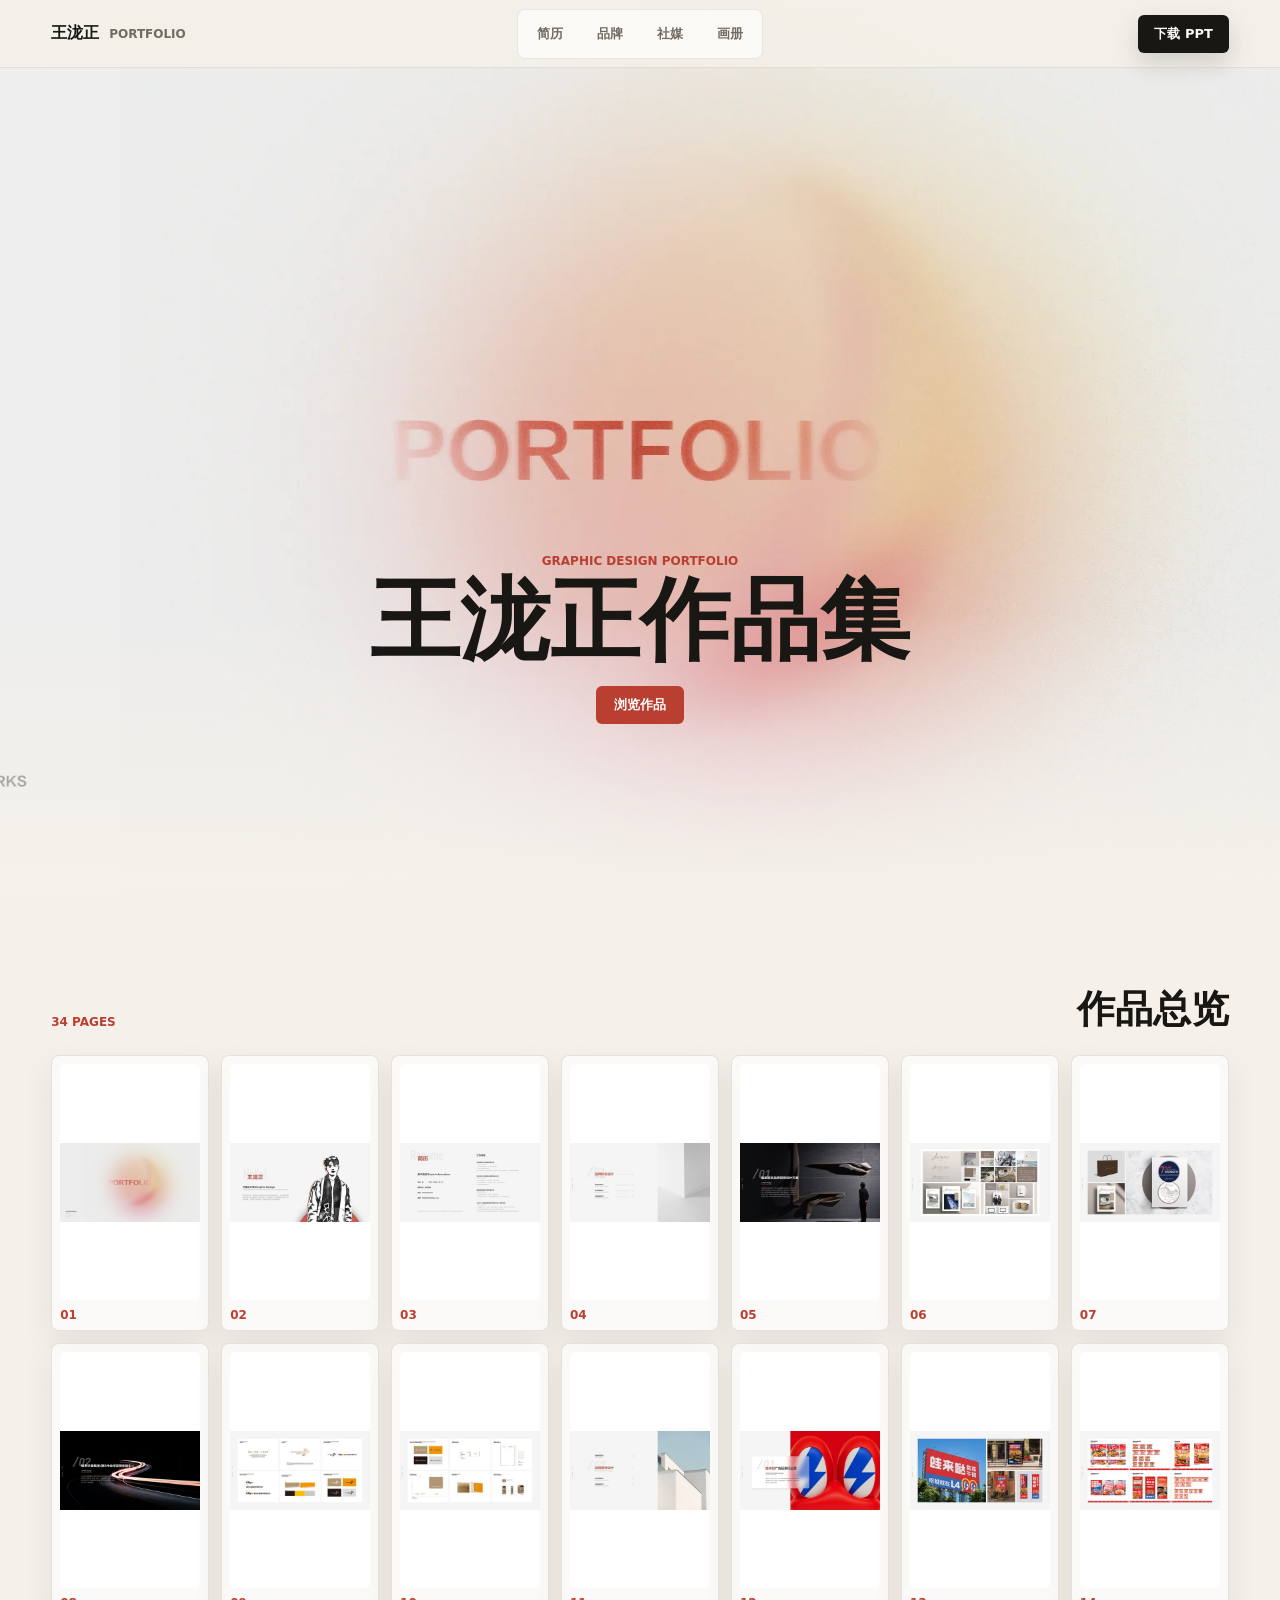
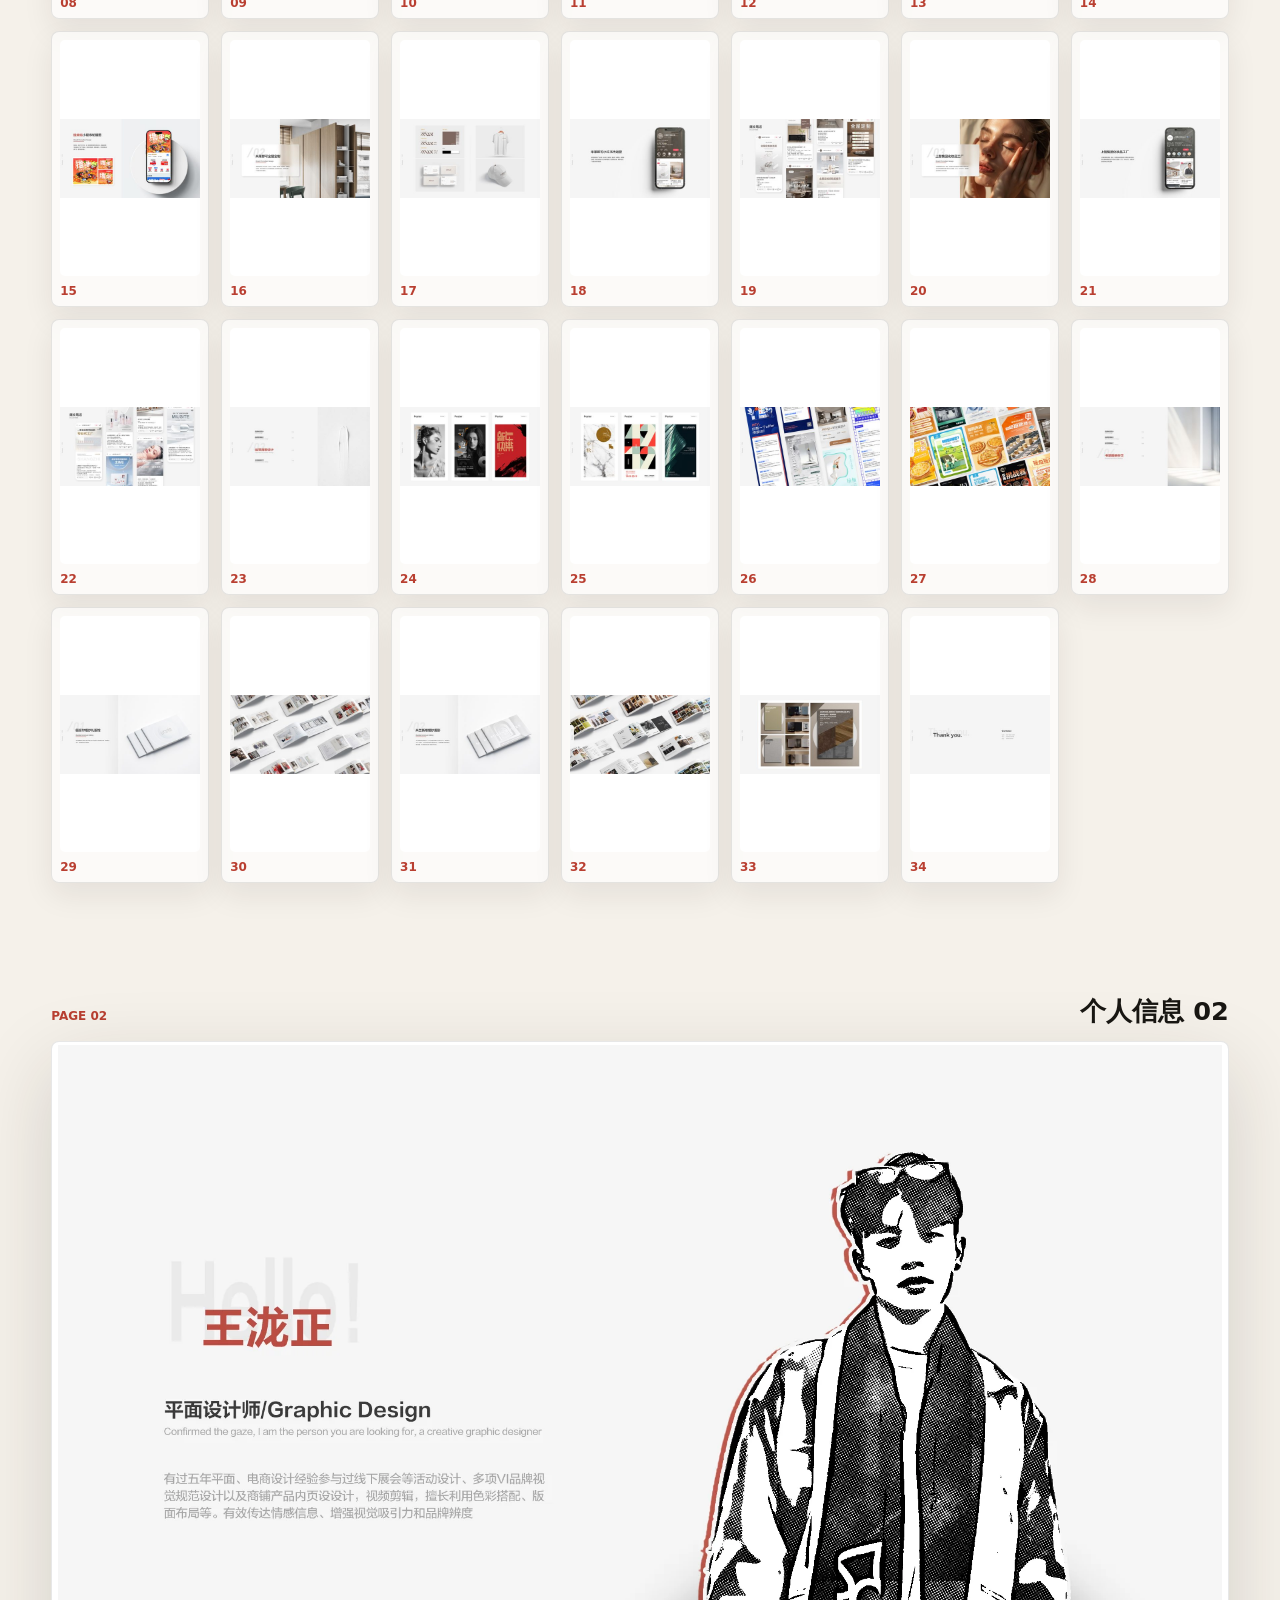
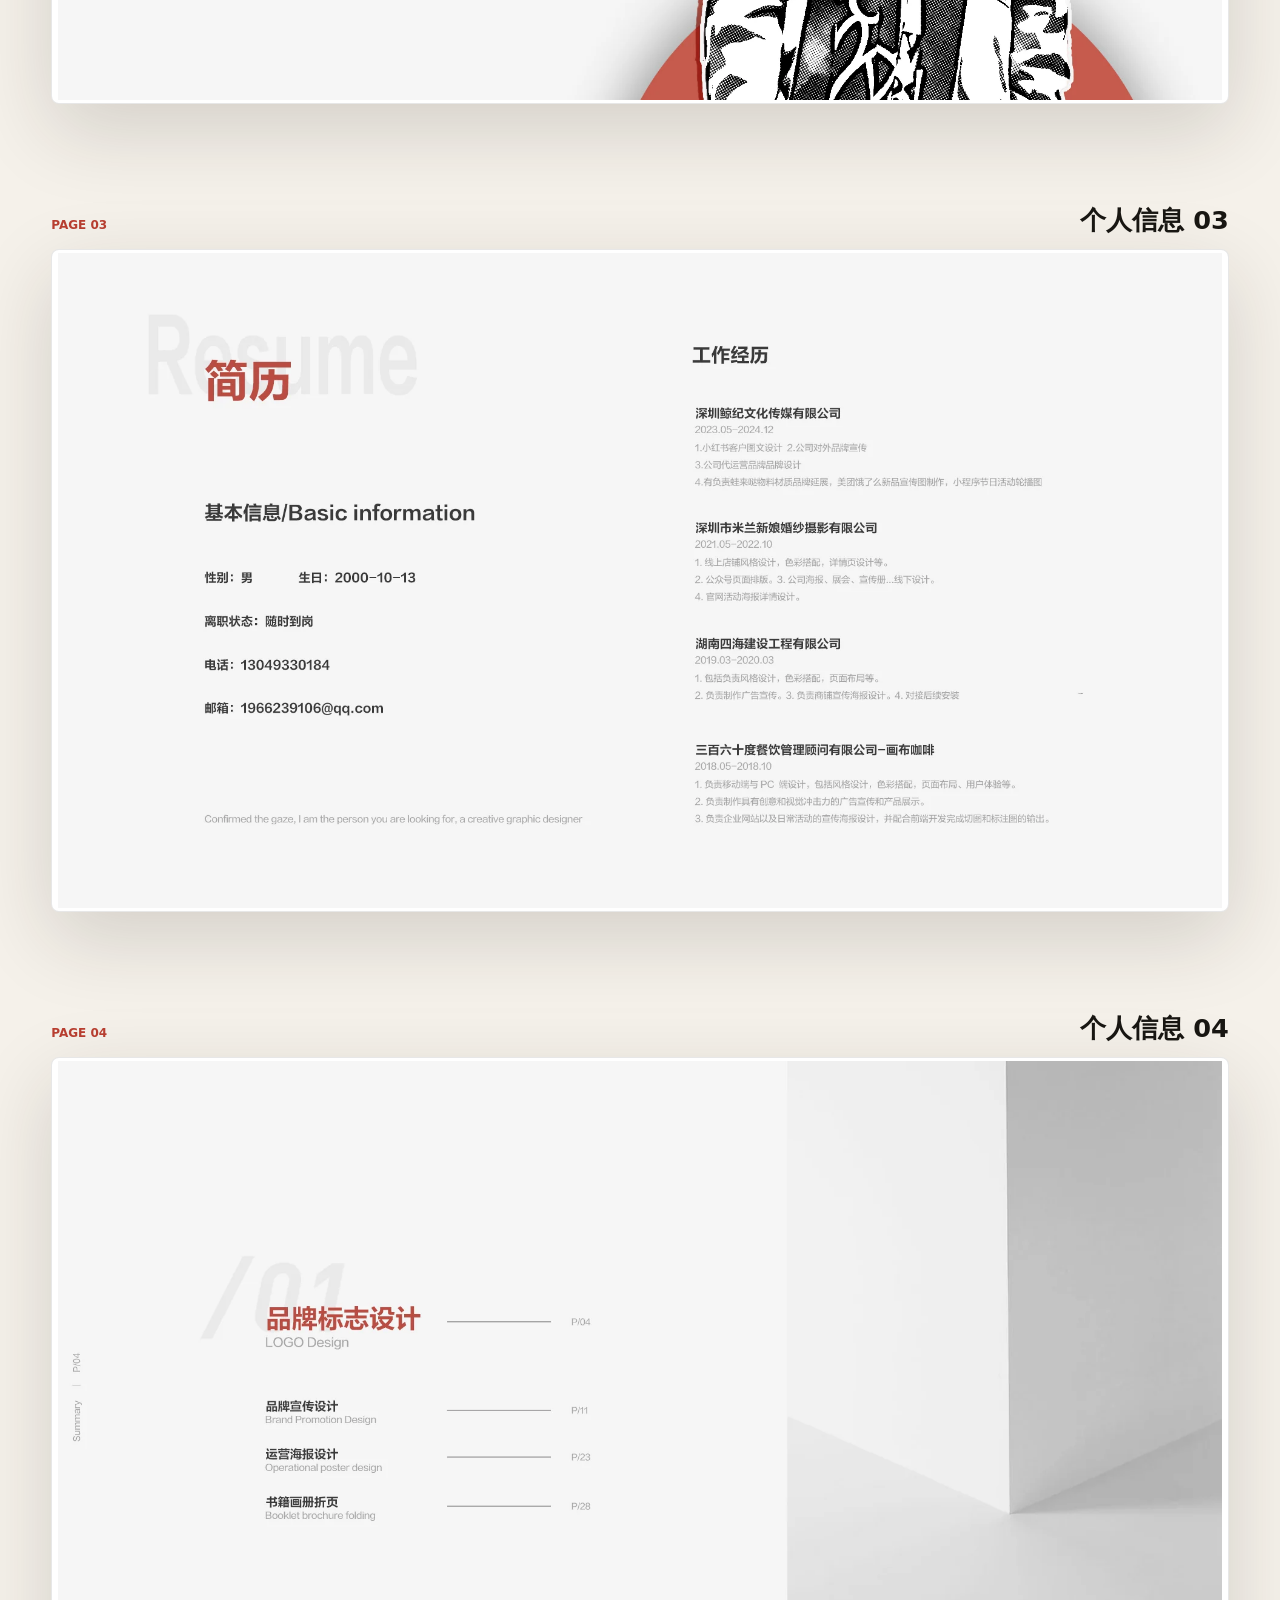
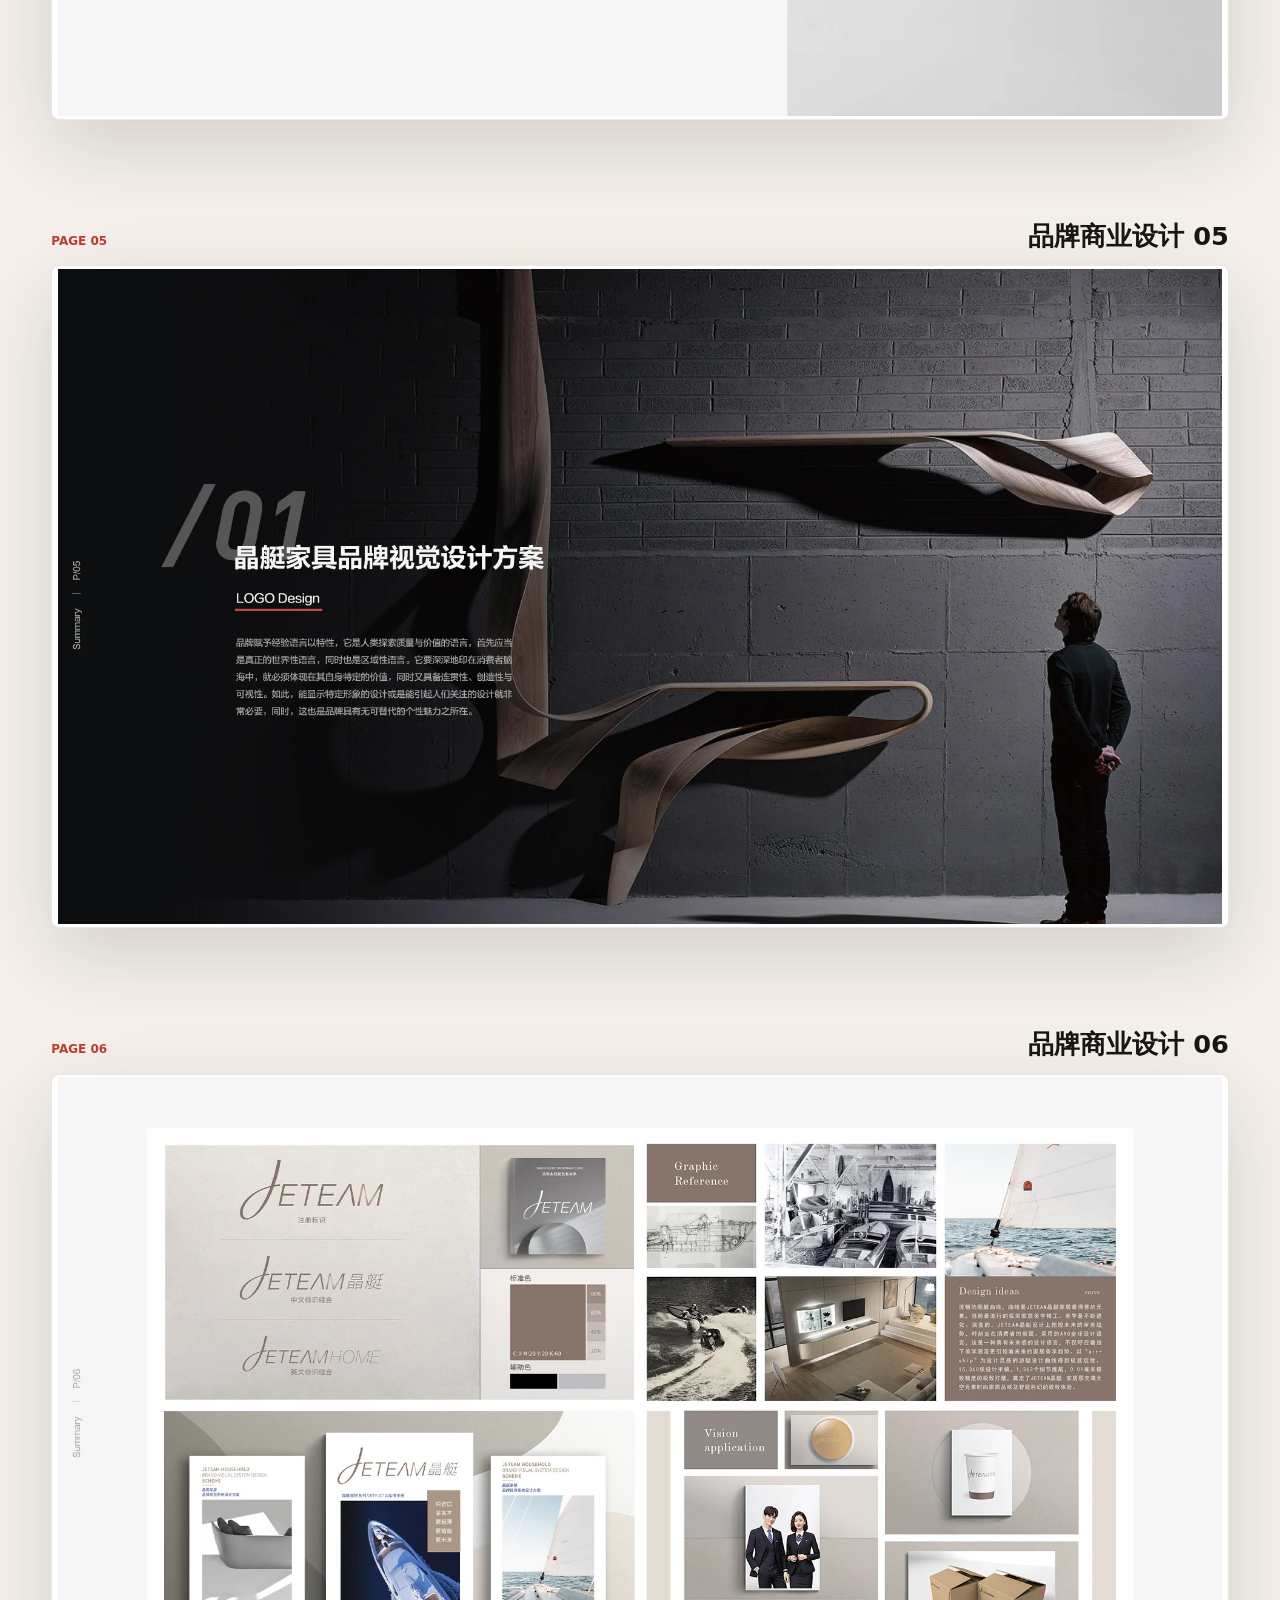
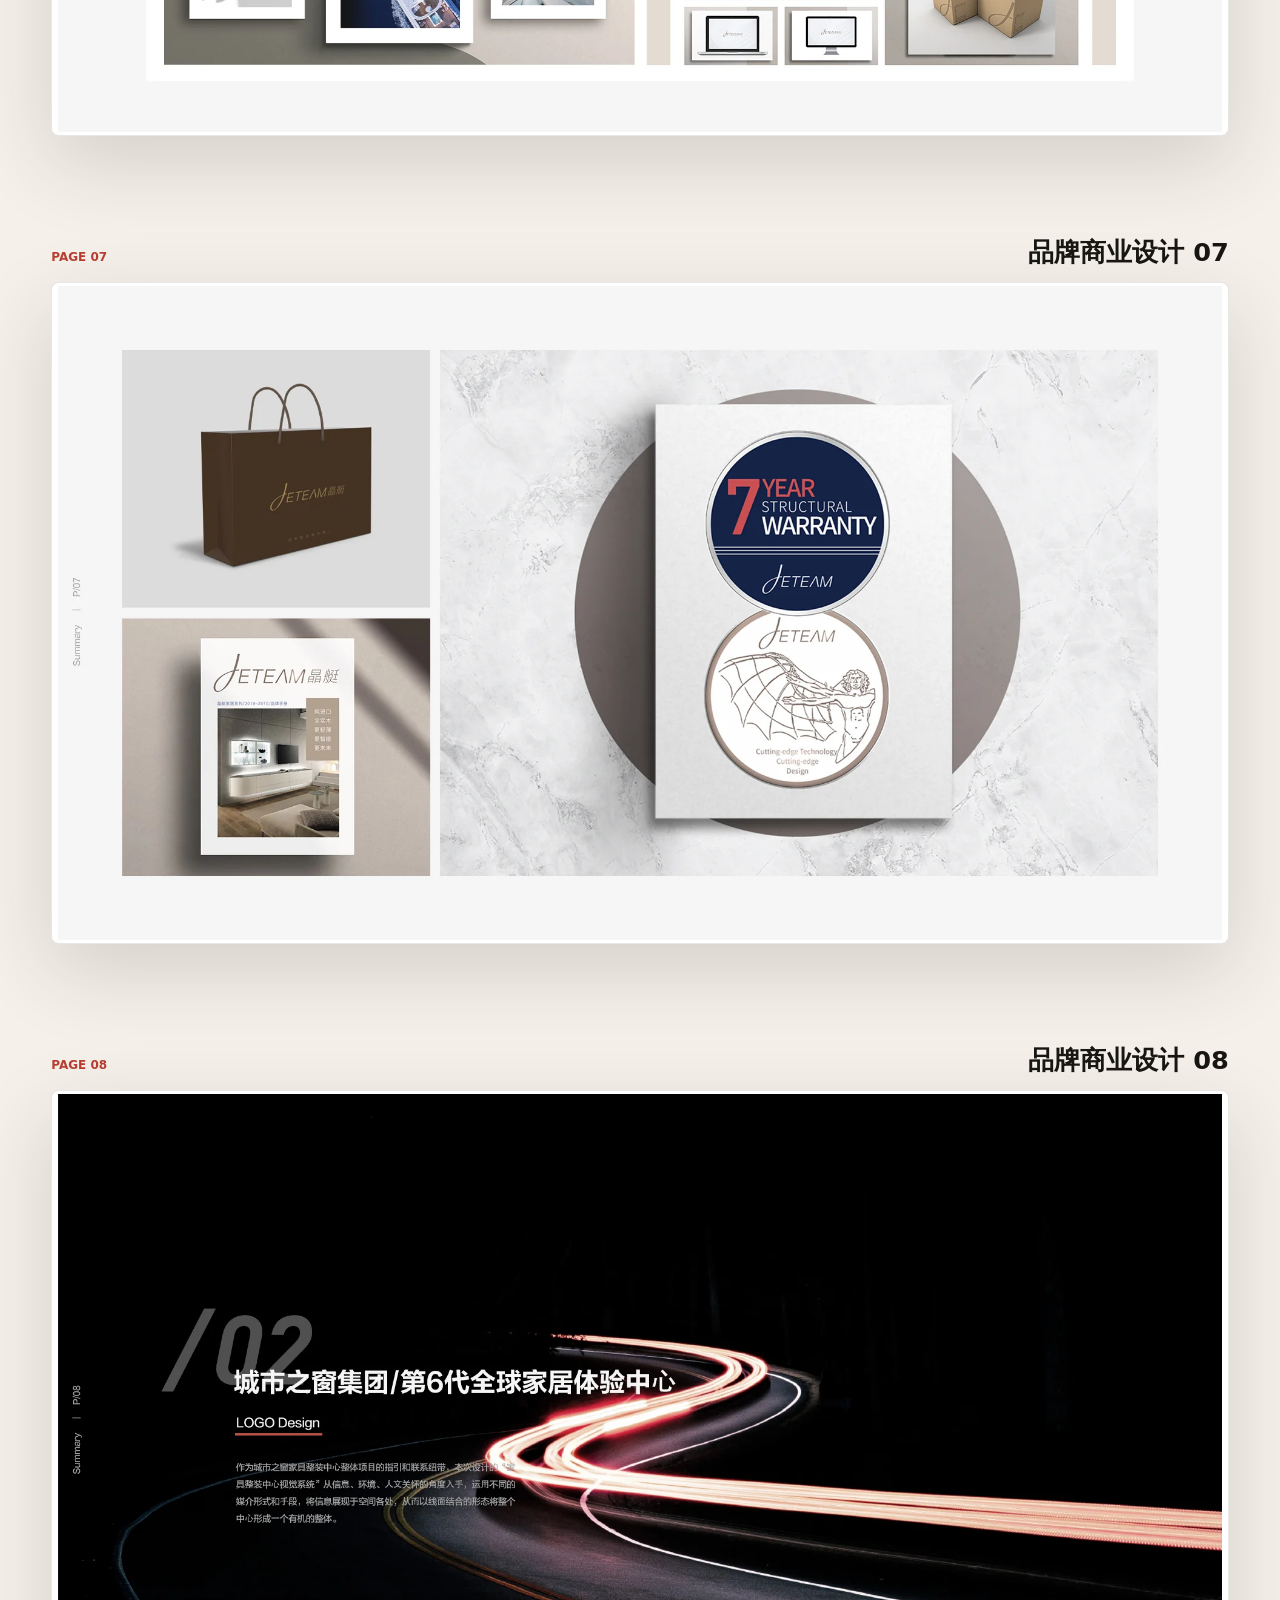
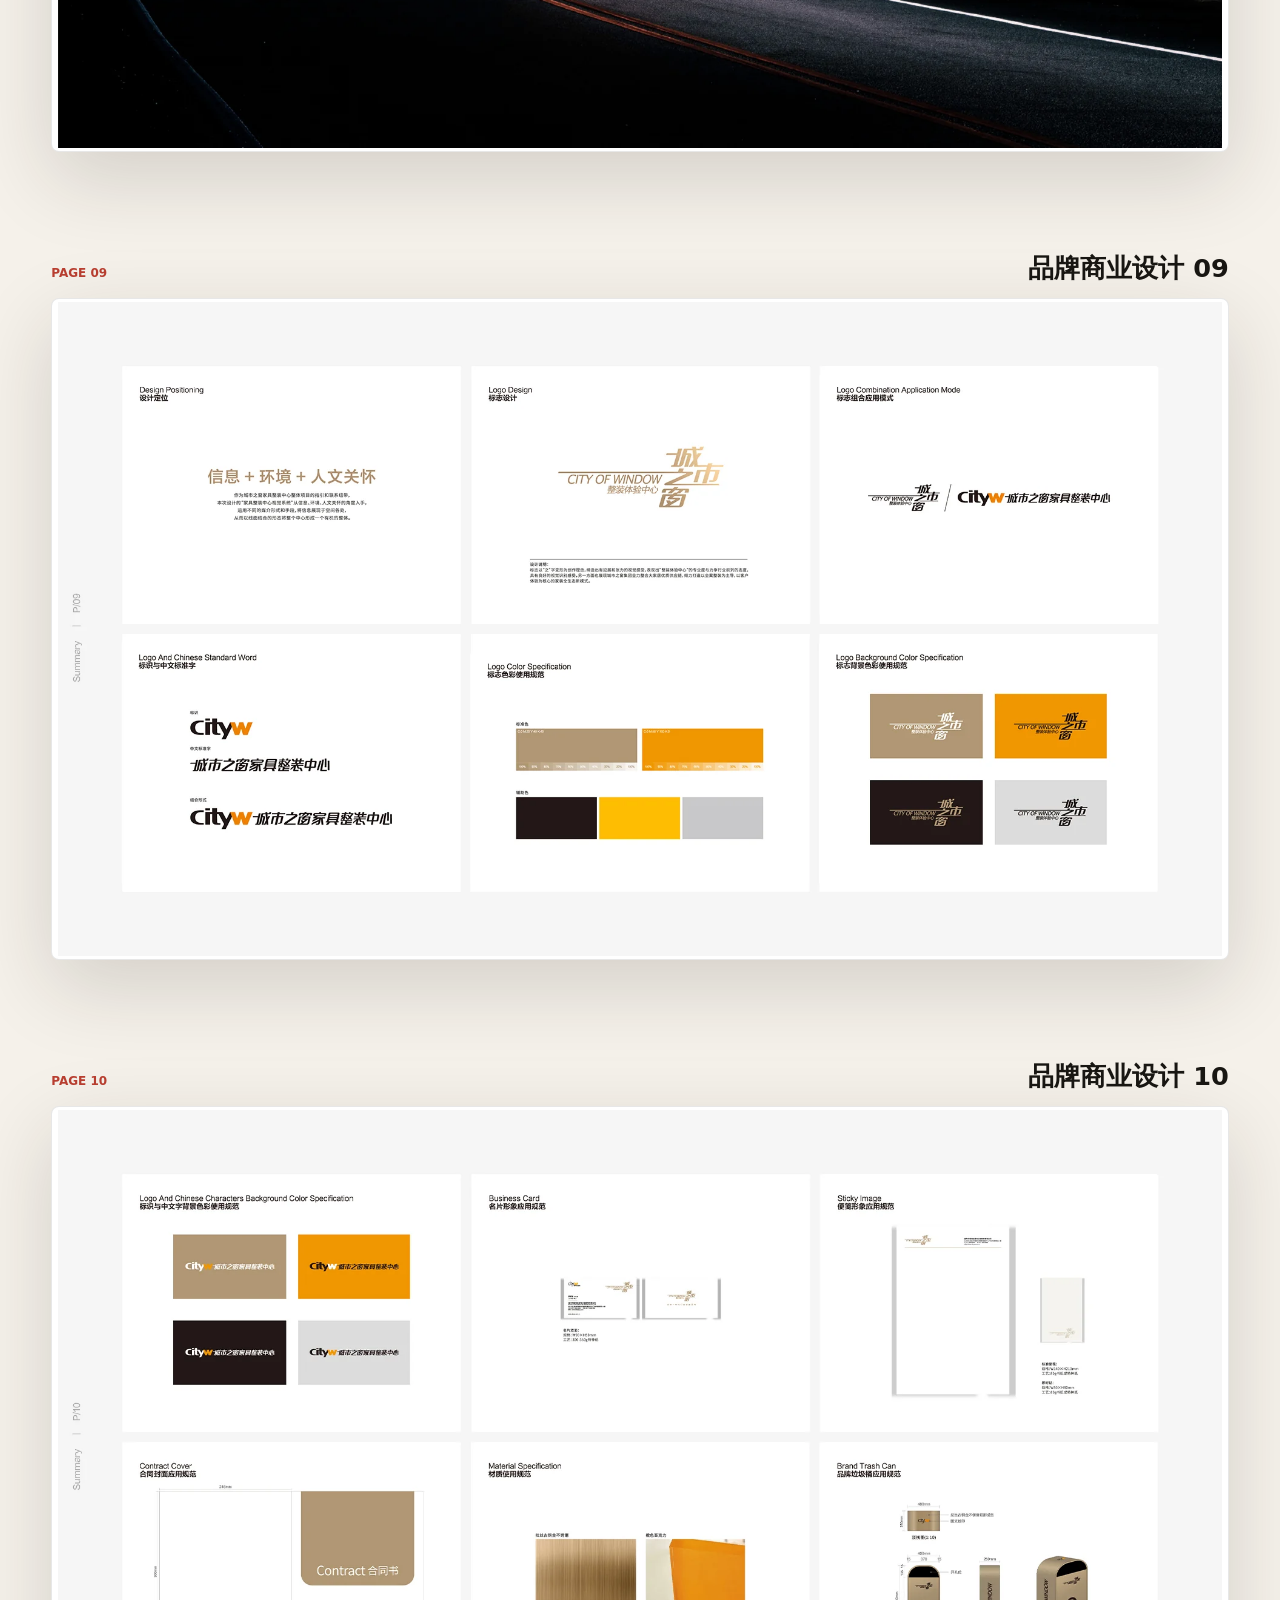
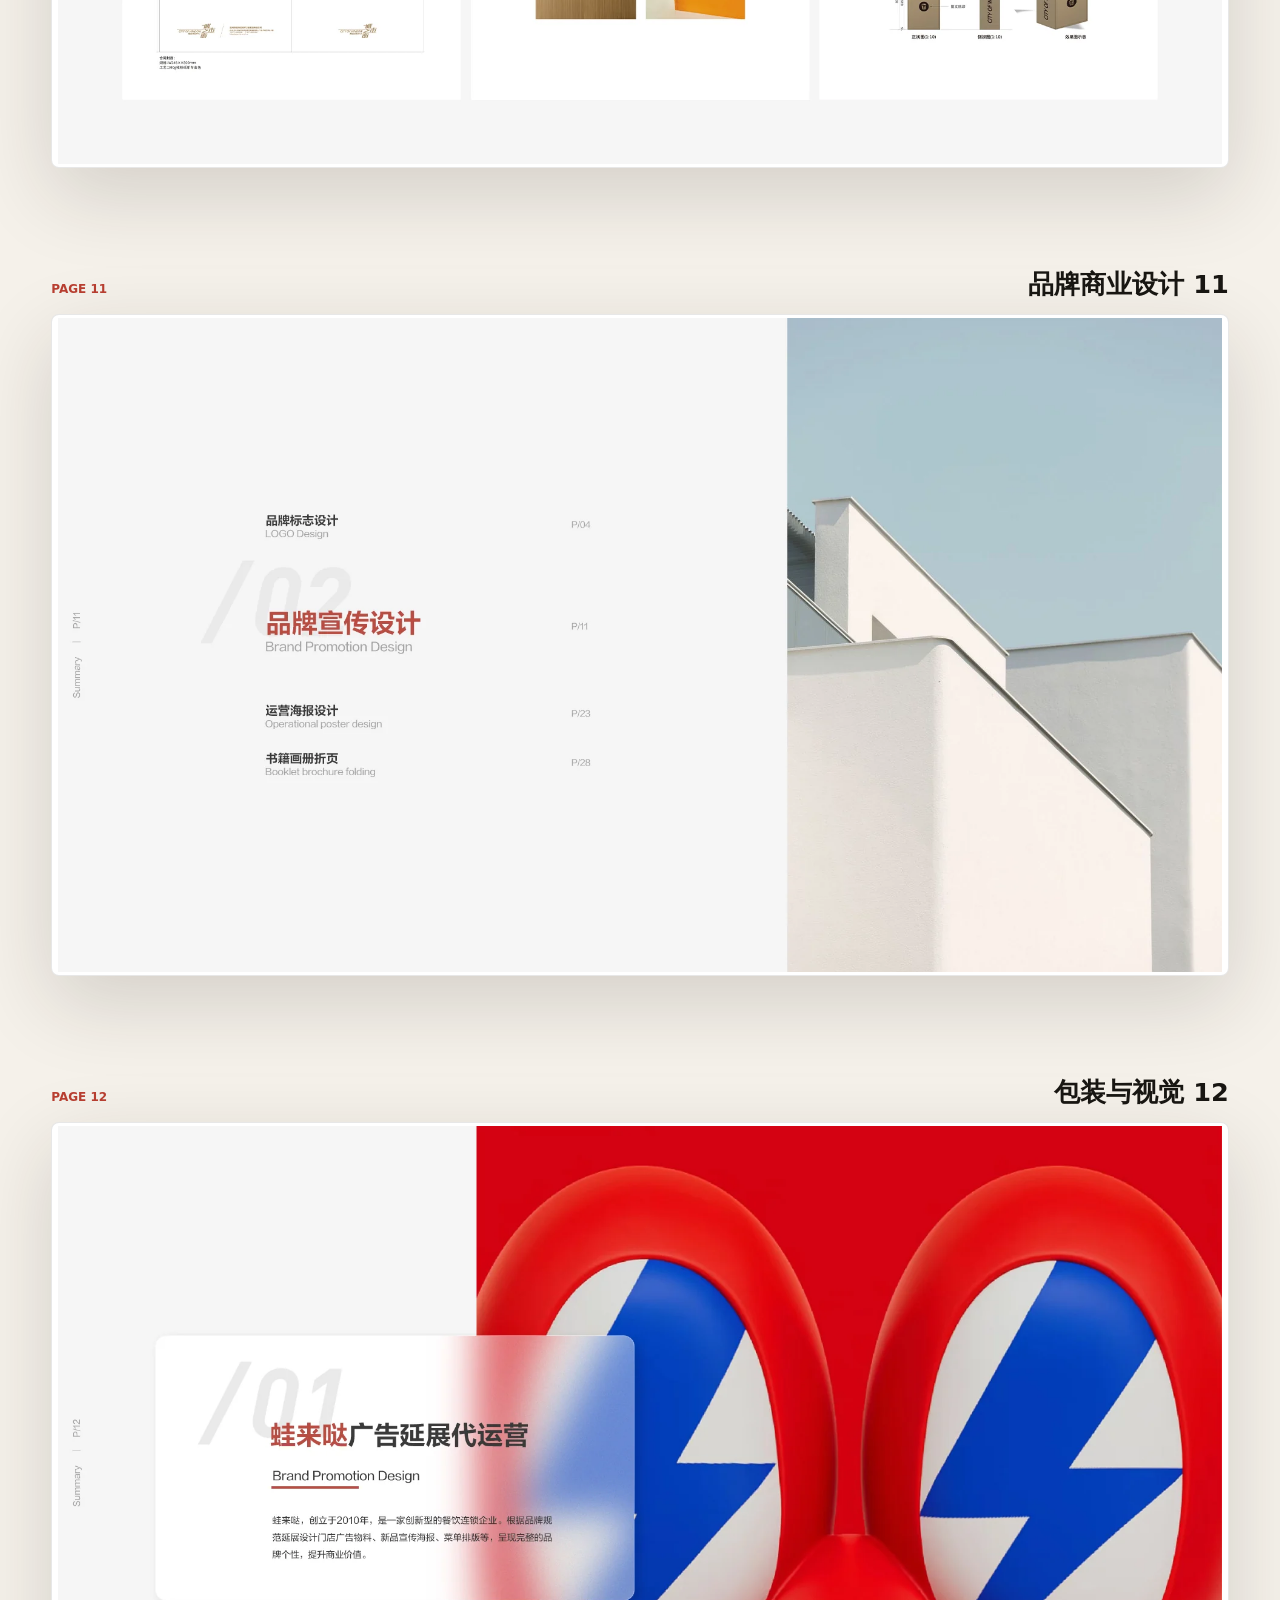
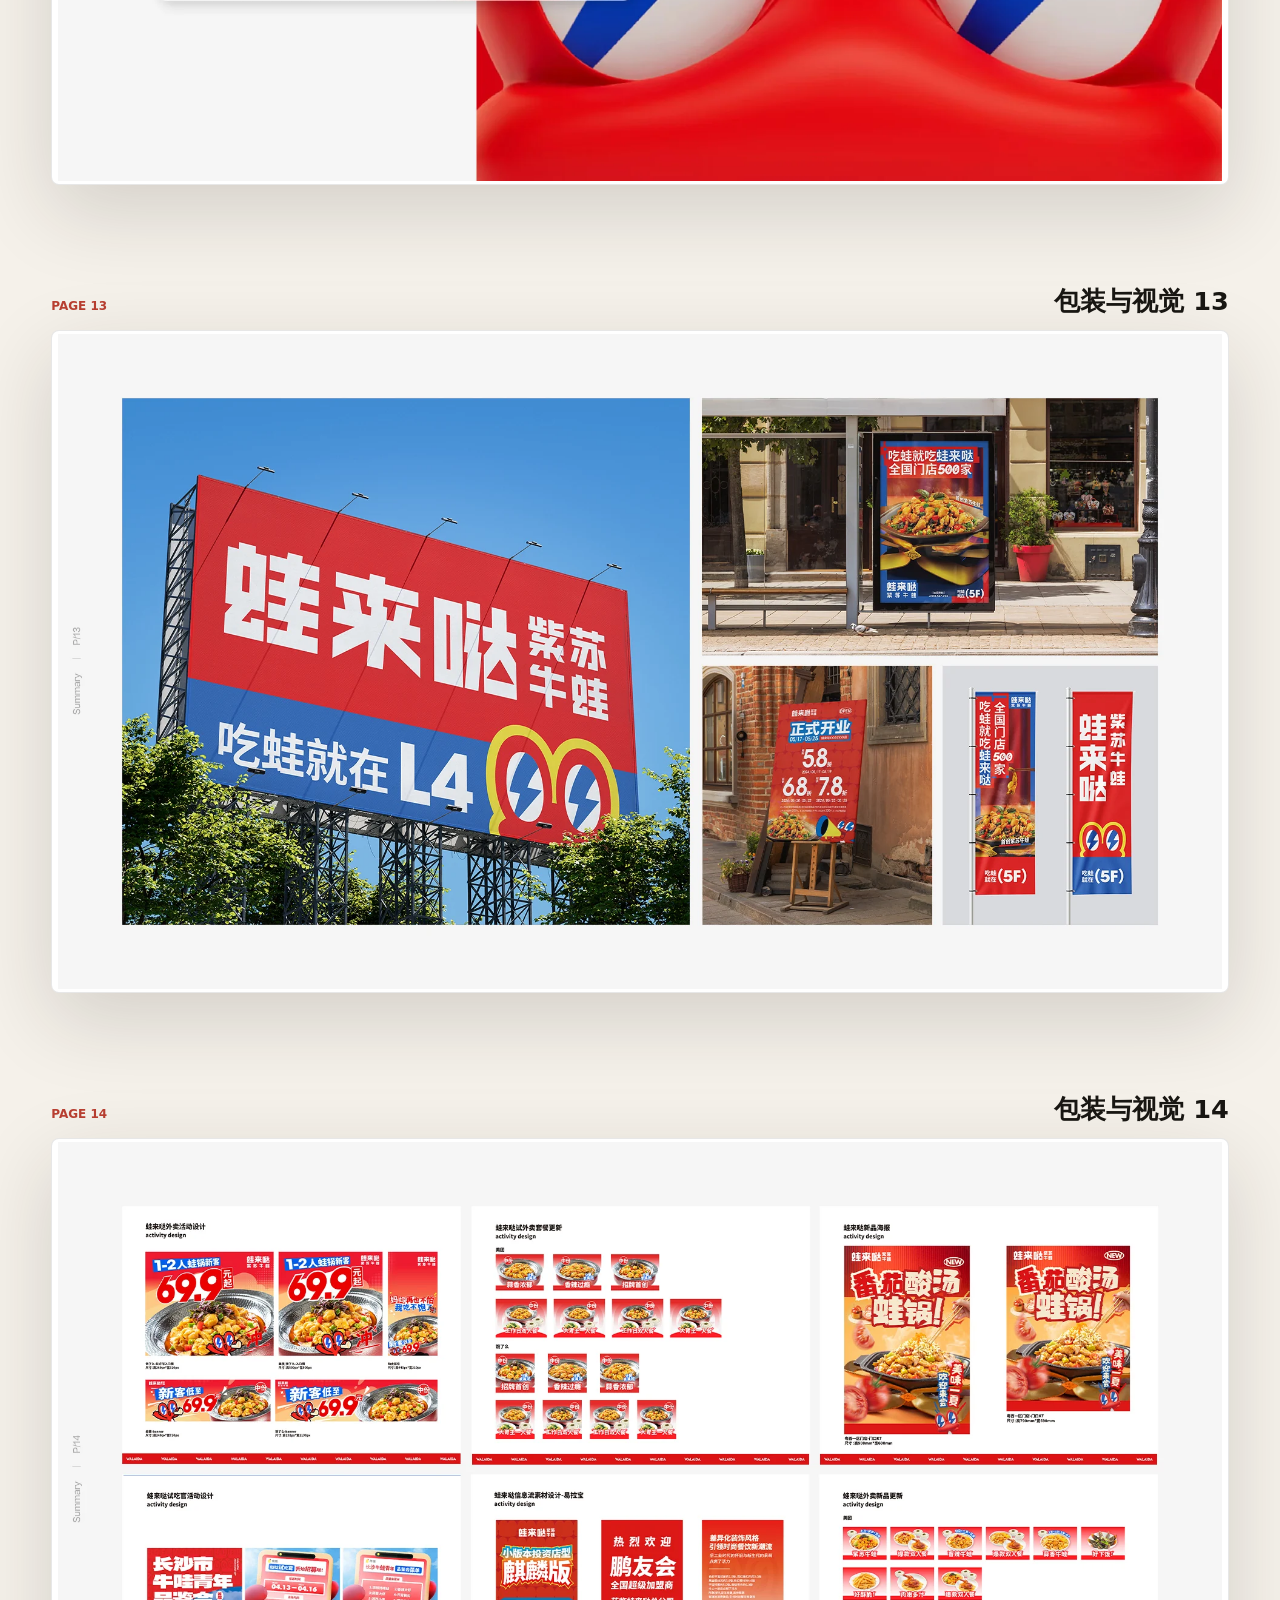
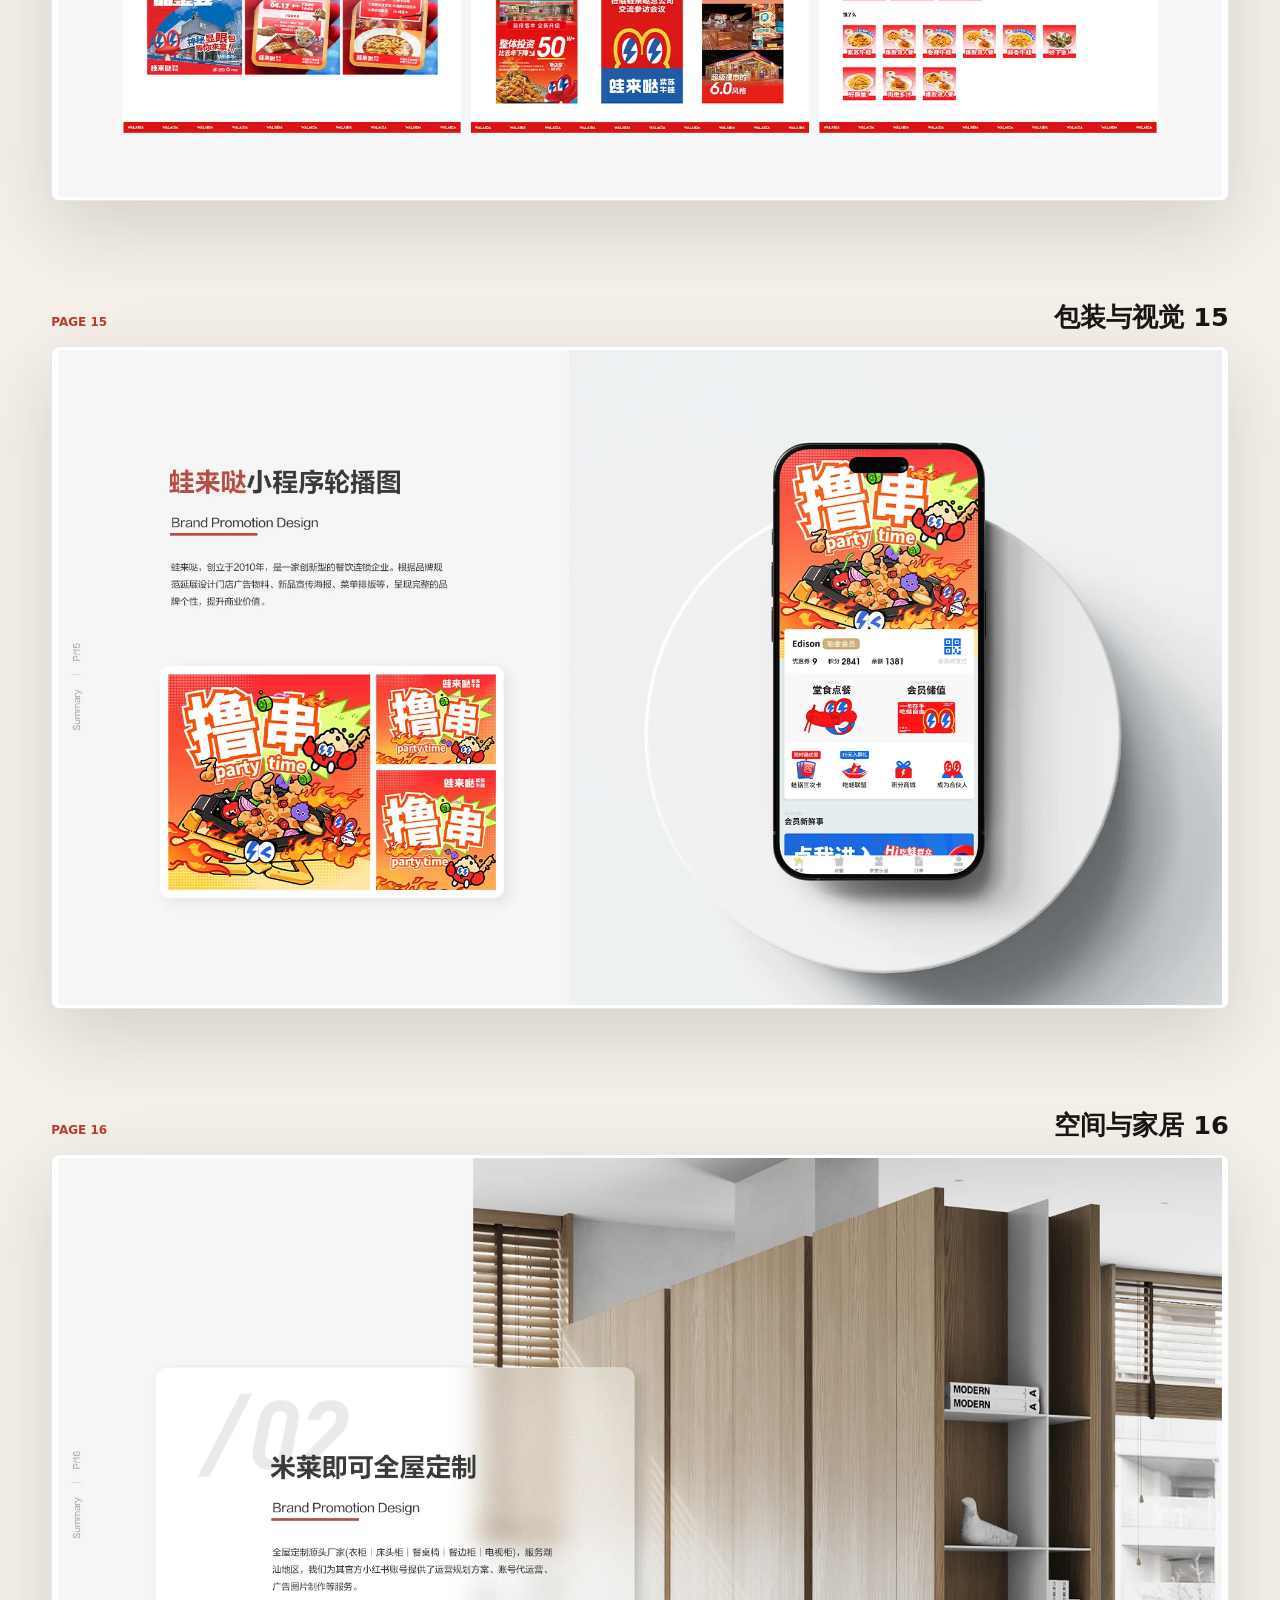
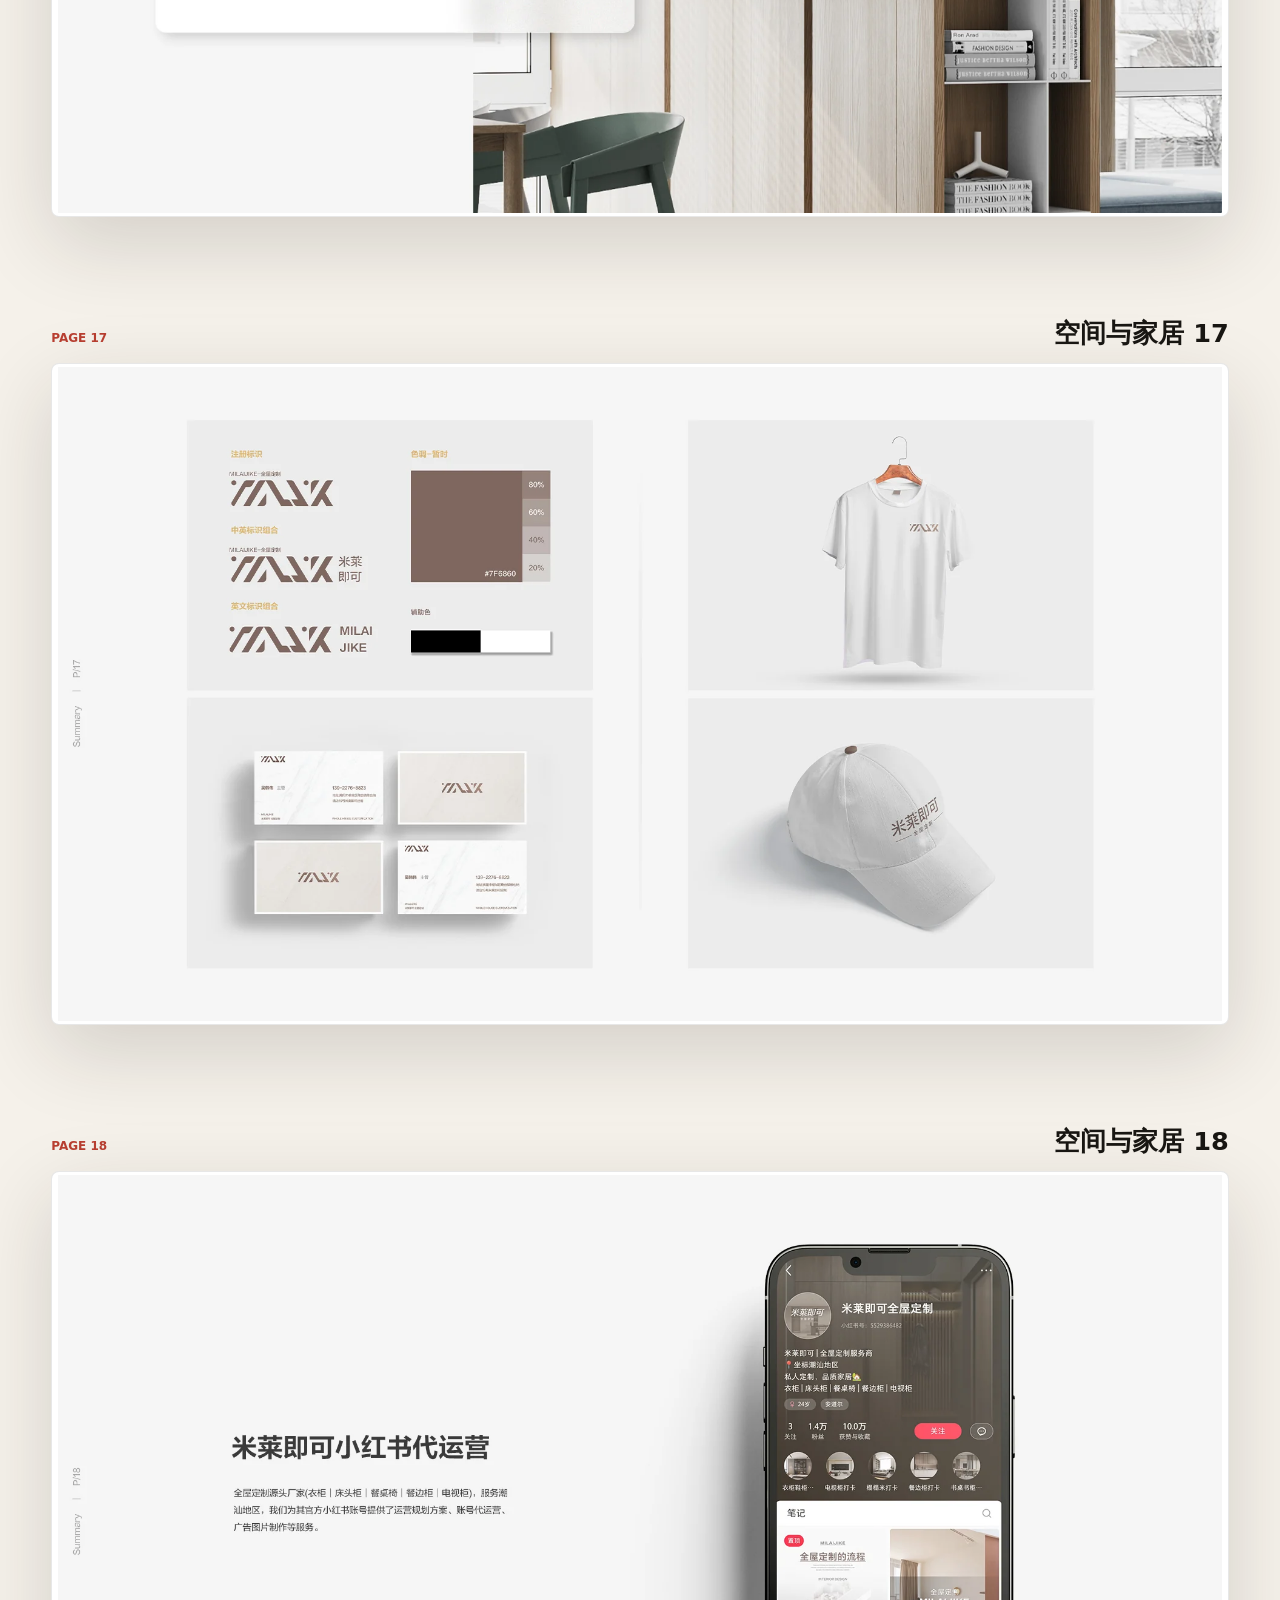
==== index.html @ 492627b6 "Create portfolio website from PPT" ====
<!doctype html>
<html lang="zh-CN">
  <head>
    <meta charset="utf-8" />
    <meta name="viewport" content="width=device-width, initial-scale=1" />
    <title>王泷正作品集 | Portfolio</title>
    <meta
      name="description"
      content="王泷正平面设计作品集，包含品牌商业设计、包装视觉、社媒运营、电商内容与书籍画册设计。"
    />
    <meta name="theme-color" content="#f5f1ea" />
    <meta property="og:title" content="王泷正作品集 | Portfolio" />
    <meta
      property="og:description"
      content="从 PPT 转换而来的在线作品集，保留原始版式并适配桌面端与移动端浏览。"
    />
    <meta property="og:image" content="assets/web/slide-01.webp" />
    <link rel="preload" as="image" href="assets/web/slide-01.webp" />
    <link rel="stylesheet" href="styles.css" />
  </head>
  <body>
    <header class="site-header" aria-label="站点导航">
      <a class="brand" href="#slide-01" aria-label="回到作品集首页">
        <span>王泷正</span>
        <small>Portfolio</small>
      </a>
      <nav class="top-nav" aria-label="作品集章节">
        <a href="#slide-03">简历</a>
        <a href="#slide-05">品牌</a>
        <a href="#slide-20">社媒</a>
        <a href="#slide-29">画册</a>
      </nav>
      <a class="download-link" href="作品集.pptx" download>下载 PPT</a>
    </header>

    <div class="progress" aria-hidden="true">
      <span id="progressBar"></span>
    </div>

    <main>
      <section class="hero" id="slide-01" aria-labelledby="heroTitle">
        <img
          src="assets/web/slide-01.webp"
          alt="王泷正作品集封面"
          width="1920"
          height="1080"
          fetchpriority="high"
        />
        <div class="hero-copy">
          <p>Graphic Design Portfolio</p>
          <h1 id="heroTitle">王泷正作品集</h1>
          <a href="#gallery">浏览作品</a>
        </div>
      </section>

      <section class="overview" id="gallery" aria-labelledby="overviewTitle">
        <div class="section-heading">
          <p>34 Pages</p>
          <h2 id="overviewTitle">作品总览</h2>
        </div>
        <div class="thumb-strip" id="thumbStrip" aria-label="作品缩略图导航"></div>
      </section>

      <section class="slides" id="slides" aria-label="作品集页面"></section>
    </main>

    <button class="back-to-top" id="backToTop" type="button" aria-label="返回顶部">
      ↑
    </button>

    <div class="lightbox" id="lightbox" aria-hidden="true" role="dialog" aria-label="放大查看作品页">
      <button class="lightbox-close" id="lightboxClose" type="button" aria-label="关闭">×</button>
      <button class="lightbox-prev" id="lightboxPrev" type="button" aria-label="上一页">‹</button>
      <img id="lightboxImage" src="" alt="" />
      <button class="lightbox-next" id="lightboxNext" type="button" aria-label="下一页">›</button>
      <p id="lightboxCaption"></p>
    </div>

    <script src="script.js"></script>
  </body>
</html>
---- styles.css ----
:root {
  --paper: #f5f1ea;
  --paper-soft: #fbf8f3;
  --ink: #191713;
  --muted: #726b62;
  --line: rgba(25, 23, 19, 0.14);
  --accent: #b93f31;
  --accent-strong: #8f2e25;
  --shadow: 0 26px 80px rgba(36, 30, 24, 0.16);
  --header-h: 68px;
}

* {
  box-sizing: border-box;
}

html {
  scroll-behavior: smooth;
}

body {
  margin: 0;
  background: var(--paper);
  color: var(--ink);
  font-family:
    Inter, ui-sans-serif, system-ui, -apple-system, BlinkMacSystemFont, "Segoe UI",
    "PingFang SC", "Hiragino Sans GB", "Microsoft YaHei", sans-serif;
  letter-spacing: 0;
}

a {
  color: inherit;
  text-decoration: none;
}

img {
  display: block;
  max-width: 100%;
}

.site-header {
  position: fixed;
  z-index: 20;
  top: 0;
  left: 0;
  right: 0;
  display: grid;
  grid-template-columns: minmax(140px, 1fr) auto minmax(120px, 1fr);
  align-items: center;
  height: var(--header-h);
  padding: 0 clamp(18px, 4vw, 56px);
  background: rgba(245, 241, 234, 0.78);
  border-bottom: 1px solid rgba(25, 23, 19, 0.08);
  backdrop-filter: blur(18px);
}

.brand {
  display: inline-flex;
  align-items: baseline;
  gap: 10px;
  width: fit-content;
  font-weight: 700;
}

.brand small {
  color: var(--muted);
  font-size: 12px;
  font-weight: 600;
  text-transform: uppercase;
}

.top-nav {
  display: flex;
  align-items: center;
  justify-content: center;
  gap: 6px;
  padding: 5px;
  background: rgba(255, 255, 255, 0.58);
  border: 1px solid rgba(25, 23, 19, 0.08);
  border-radius: 8px;
}

.top-nav a,
.download-link,
.hero-copy a {
  min-height: 38px;
  display: inline-flex;
  align-items: center;
  justify-content: center;
  border-radius: 6px;
  font-size: 13px;
  font-weight: 700;
  white-space: nowrap;
}

.top-nav a {
  padding: 0 14px;
  color: var(--muted);
}

.top-nav a:hover,
.top-nav a:focus-visible {
  background: var(--ink);
  color: var(--paper-soft);
  outline: none;
}

.download-link {
  justify-self: end;
  padding: 0 16px;
  background: var(--ink);
  color: var(--paper-soft);
  box-shadow: 0 10px 24px rgba(25, 23, 19, 0.16);
}

.download-link:hover,
.download-link:focus-visible {
  background: var(--accent-strong);
  outline: none;
}

.progress {
  position: fixed;
  z-index: 30;
  top: 0;
  left: 0;
  right: 0;
  height: 3px;
  background: transparent;
}

.progress span {
  display: block;
  width: 0;
  height: 100%;
  background: var(--accent);
}

.hero {
  position: relative;
  min-height: 100svh;
  display: grid;
  place-items: center;
  overflow: hidden;
  background: var(--paper-soft);
}

.hero img {
  position: absolute;
  inset: 0;
  width: 100%;
  height: 100%;
  object-fit: cover;
}

.hero::after {
  content: "";
  position: absolute;
  inset: auto 0 0;
  height: 32vh;
  background: linear-gradient(180deg, rgba(245, 241, 234, 0), var(--paper));
  pointer-events: none;
}

.hero-copy {
  position: relative;
  z-index: 1;
  width: min(760px, calc(100% - 44px));
  padding-top: 42vh;
  text-align: center;
}

.hero-copy p,
.section-heading p,
.slide-kicker,
.thumb-card span {
  margin: 0;
  color: var(--accent);
  font-size: 12px;
  font-weight: 800;
  letter-spacing: 0;
  text-transform: uppercase;
}

.hero-copy h1 {
  margin: 10px 0 22px;
  font-size: clamp(42px, 7vw, 92px);
  line-height: 0.95;
  letter-spacing: 0;
}

.hero-copy a {
  padding: 0 18px;
  background: var(--accent);
  color: #fff;
}

.overview {
  padding: 88px clamp(18px, 4vw, 56px) 36px;
  scroll-margin-top: var(--header-h);
}

.section-heading {
  width: min(1200px, 100%);
  margin: 0 auto 26px;
  display: flex;
  align-items: end;
  justify-content: space-between;
  gap: 18px;
}

.section-heading h2 {
  margin: 0;
  font-size: clamp(24px, 3vw, 42px);
  line-height: 1.08;
}

.thumb-strip {
  width: min(1200px, 100%);
  margin: 0 auto;
  display: grid;
  grid-template-columns: repeat(auto-fill, minmax(150px, 1fr));
  gap: 12px;
}

.thumb-card {
  display: grid;
  gap: 8px;
  padding: 8px;
  background: rgba(255, 255, 255, 0.64);
  border: 1px solid rgba(25, 23, 19, 0.1);
  border-radius: 8px;
  box-shadow: 0 12px 30px rgba(36, 30, 24, 0.08);
  transition:
    transform 180ms ease,
    border-color 180ms ease,
    box-shadow 180ms ease;
}

.thumb-card:hover,
.thumb-card:focus-visible,
.thumb-card.is-active {
  transform: translateY(-3px);
  border-color: rgba(185, 63, 49, 0.56);
  box-shadow: 0 18px 40px rgba(36, 30, 24, 0.13);
  outline: none;
}

.thumb-card img {
  width: 100%;
  aspect-ratio: 16 / 9;
  object-fit: contain;
  background: #fff;
  border-radius: 5px;
}

.slides {
  padding: 28px clamp(18px, 4vw, 56px) 90px;
}

.slide-panel {
  width: min(1200px, 100%);
  margin: 0 auto;
  padding: 50px 0;
  scroll-margin-top: calc(var(--header-h) + 18px);
}

.slide-header {
  display: flex;
  align-items: baseline;
  justify-content: space-between;
  gap: 18px;
  margin-bottom: 14px;
}

.slide-header h2 {
  margin: 0;
  font-size: clamp(18px, 2vw, 28px);
  line-height: 1.16;
}

.slide-frame {
  position: relative;
  width: 100%;
  aspect-ratio: 16 / 9;
  overflow: hidden;
  border: 1px solid rgba(25, 23, 19, 0.1);
  border-radius: 8px;
  background: #fff;
  box-shadow: var(--shadow);
  cursor: zoom-in;
}

.slide-frame img {
  width: 100%;
  height: 100%;
  object-fit: contain;
  background: #fff;
}

.slide-frame:focus-visible {
  outline: 3px solid rgba(185, 63, 49, 0.48);
  outline-offset: 4px;
}

.back-to-top {
  position: fixed;
  z-index: 18;
  right: 22px;
  bottom: 22px;
  width: 44px;
  height: 44px;
  border: 0;
  border-radius: 50%;
  background: var(--ink);
  color: var(--paper-soft);
  font-size: 22px;
  box-shadow: 0 14px 34px rgba(25, 23, 19, 0.22);
  cursor: pointer;
  opacity: 0;
  transform: translateY(12px);
  transition:
    opacity 180ms ease,
    transform 180ms ease,
    background 180ms ease;
  pointer-events: none;
}

.back-to-top.is-visible {
  opacity: 1;
  transform: translateY(0);
  pointer-events: auto;
}

.back-to-top:hover,
.back-to-top:focus-visible {
  background: var(--accent-strong);
  outline: none;
}

.lightbox {
  position: fixed;
  z-index: 80;
  inset: 0;
  display: none;
  place-items: center;
  padding: 58px clamp(18px, 4vw, 52px);
  background: rgba(12, 10, 8, 0.9);
}

.lightbox.is-open {
  display: grid;
}

.lightbox img {
  max-width: min(100%, 1600px);
  max-height: calc(100svh - 130px);
  border-radius: 8px;
  box-shadow: 0 36px 90px rgba(0, 0, 0, 0.45);
}

.lightbox button {
  position: absolute;
  display: grid;
  place-items: center;
  border: 0;
  background: rgba(255, 255, 255, 0.88);
  color: var(--ink);
  cursor: pointer;
}

.lightbox-close {
  top: 18px;
  right: 22px;
  width: 42px;
  height: 42px;
  border-radius: 50%;
  font-size: 28px;
}

.lightbox-prev,
.lightbox-next {
  top: 50%;
  width: 46px;
  height: 70px;
  border-radius: 8px;
  font-size: 44px;
  transform: translateY(-50%);
}

.lightbox-prev {
  left: 18px;
}

.lightbox-next {
  right: 18px;
}

.lightbox button:hover,
.lightbox button:focus-visible {
  background: #fff;
  outline: none;
}

.lightbox p {
  position: absolute;
  left: 50%;
  bottom: 18px;
  margin: 0;
  color: rgba(255, 255, 255, 0.82);
  font-size: 13px;
  transform: translateX(-50%);
}

@media (max-width: 760px) {
  :root {
    --header-h: 62px;
  }

  .site-header {
    grid-template-columns: 1fr auto;
    gap: 10px;
    padding: 0 14px;
  }

  .brand {
    gap: 7px;
  }

  .top-nav {
    display: none;
  }

  .download-link {
    padding: 0 12px;
    font-size: 12px;
  }

  .hero {
    min-height: 92svh;
  }

  .hero img {
    object-position: center;
  }

  .hero-copy {
    padding-top: 48vh;
  }

  .hero-copy h1 {
    font-size: clamp(36px, 12vw, 50px);
  }

  .overview {
    padding-top: 64px;
  }

  .section-heading {
    align-items: start;
    flex-direction: column;
  }

  .thumb-strip {
    grid-template-columns: repeat(2, minmax(0, 1fr));
  }

  .slide-panel {
    padding: 32px 0;
  }

  .slide-header {
    margin-bottom: 10px;
  }

  .slide-frame {
    border-radius: 6px;
  }

  .lightbox {
    padding: 58px 10px;
  }

  .lightbox-prev,
  .lightbox-next {
    top: auto;
    bottom: 14px;
    height: 44px;
    width: 44px;
    border-radius: 50%;
    font-size: 34px;
    transform: none;
  }

  .lightbox-prev {
    left: 18px;
  }

  .lightbox-next {
    right: 18px;
  }

  .lightbox p {
    bottom: 26px;
  }
}

@media (prefers-reduced-motion: reduce) {
  *,
  *::before,
  *::after {
    scroll-behavior: auto !important;
    transition: none !important;
  }
}
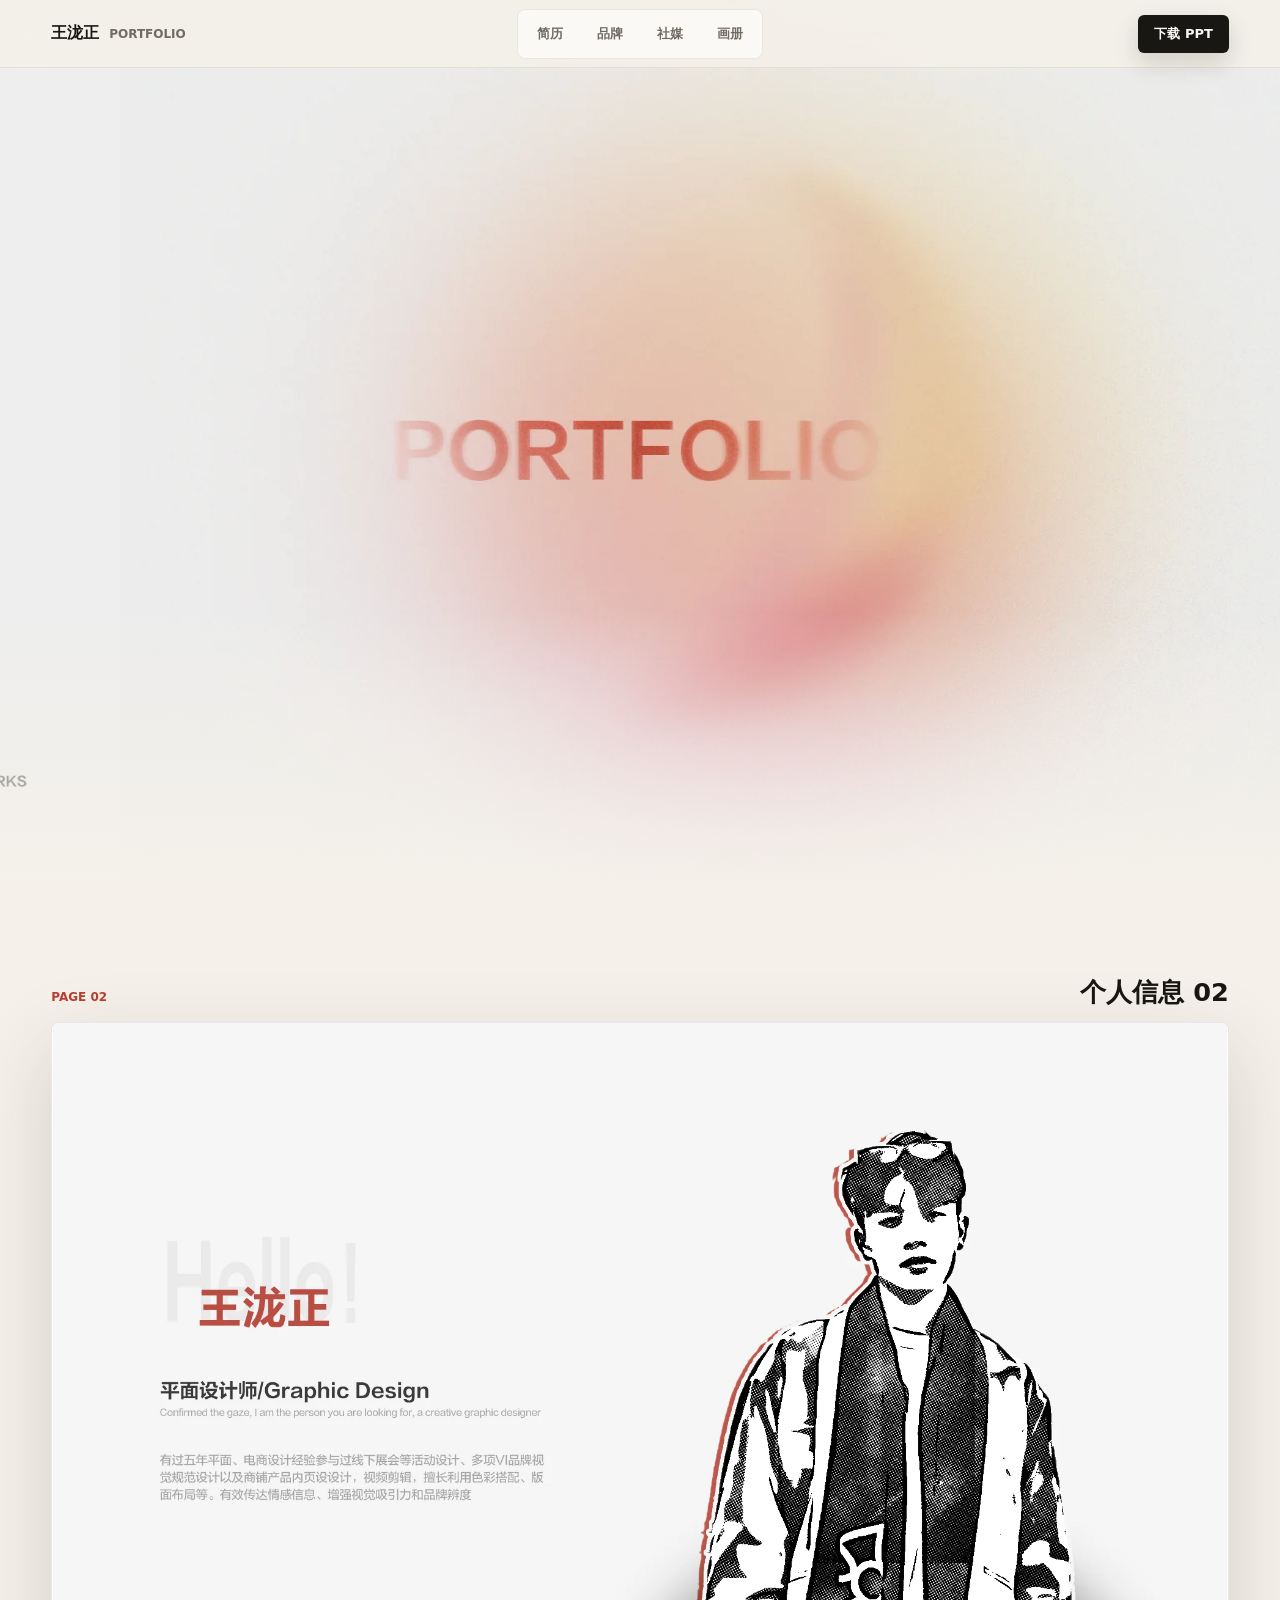
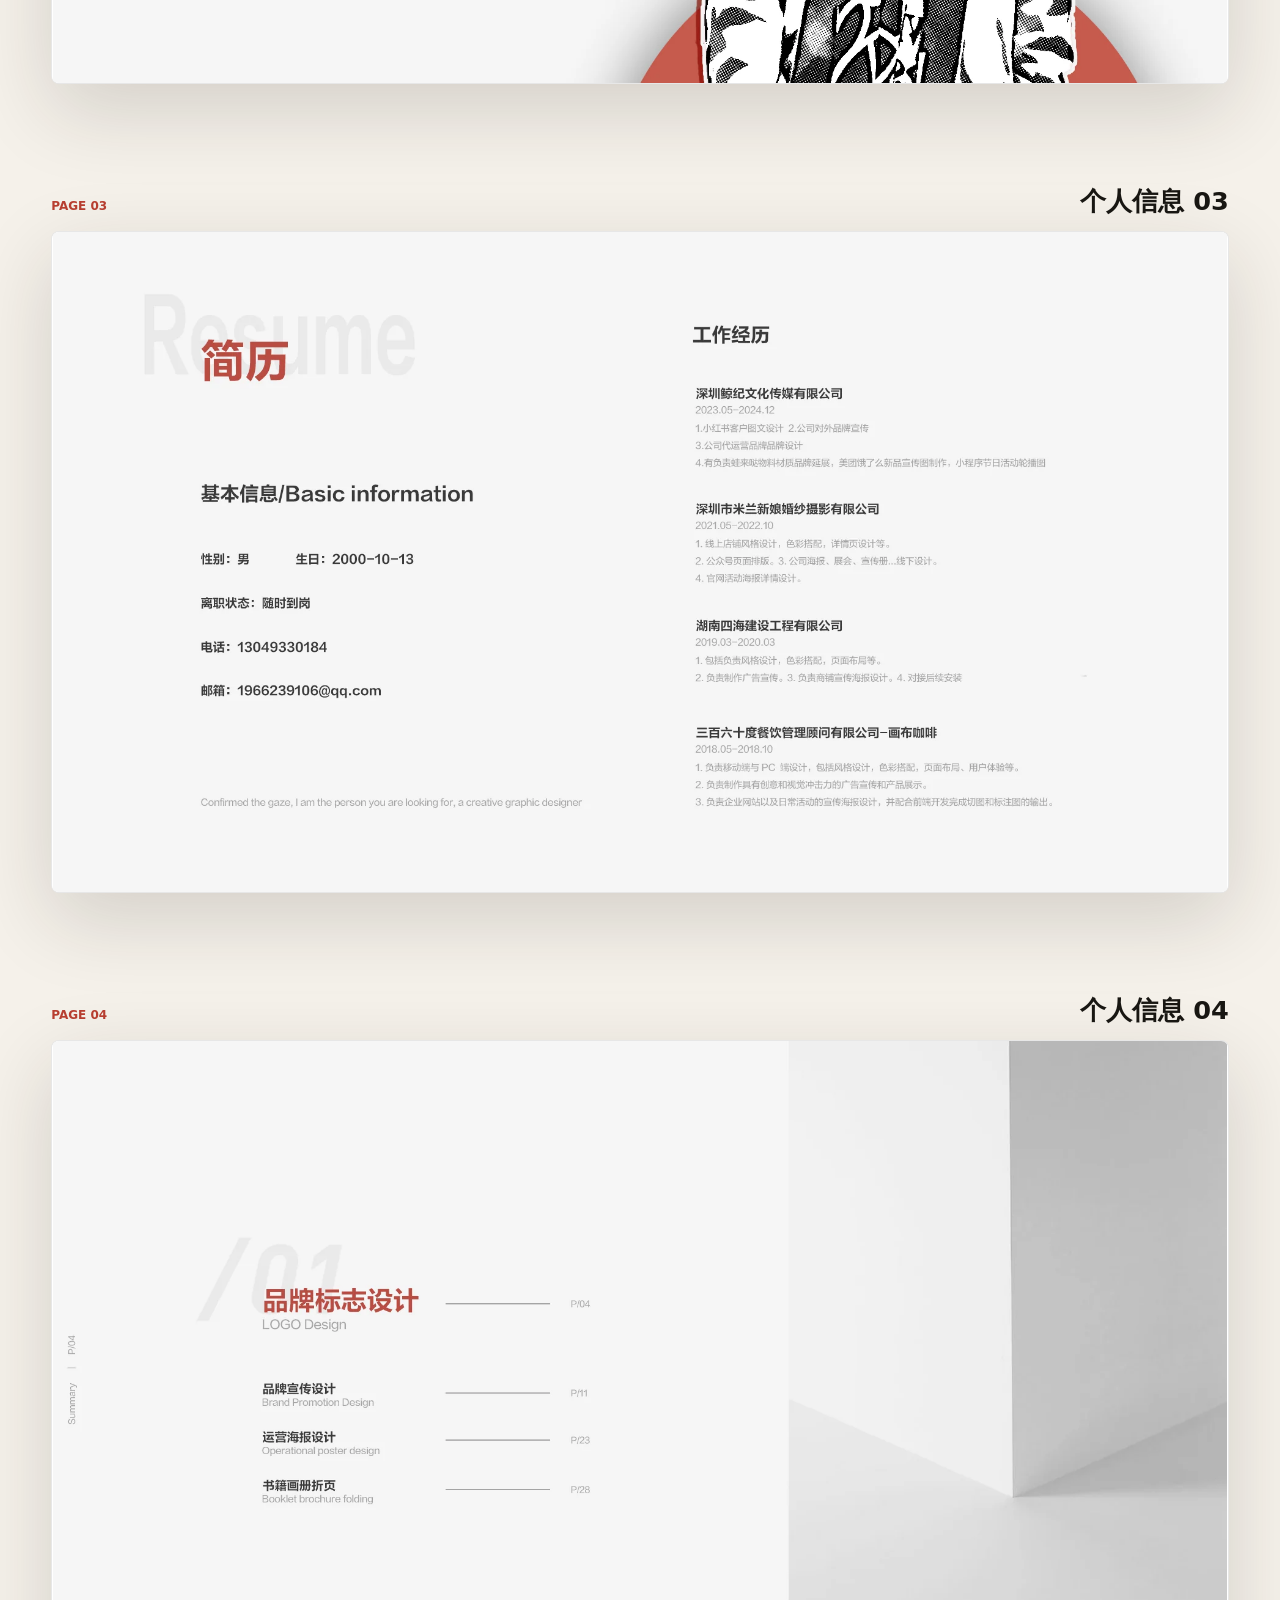
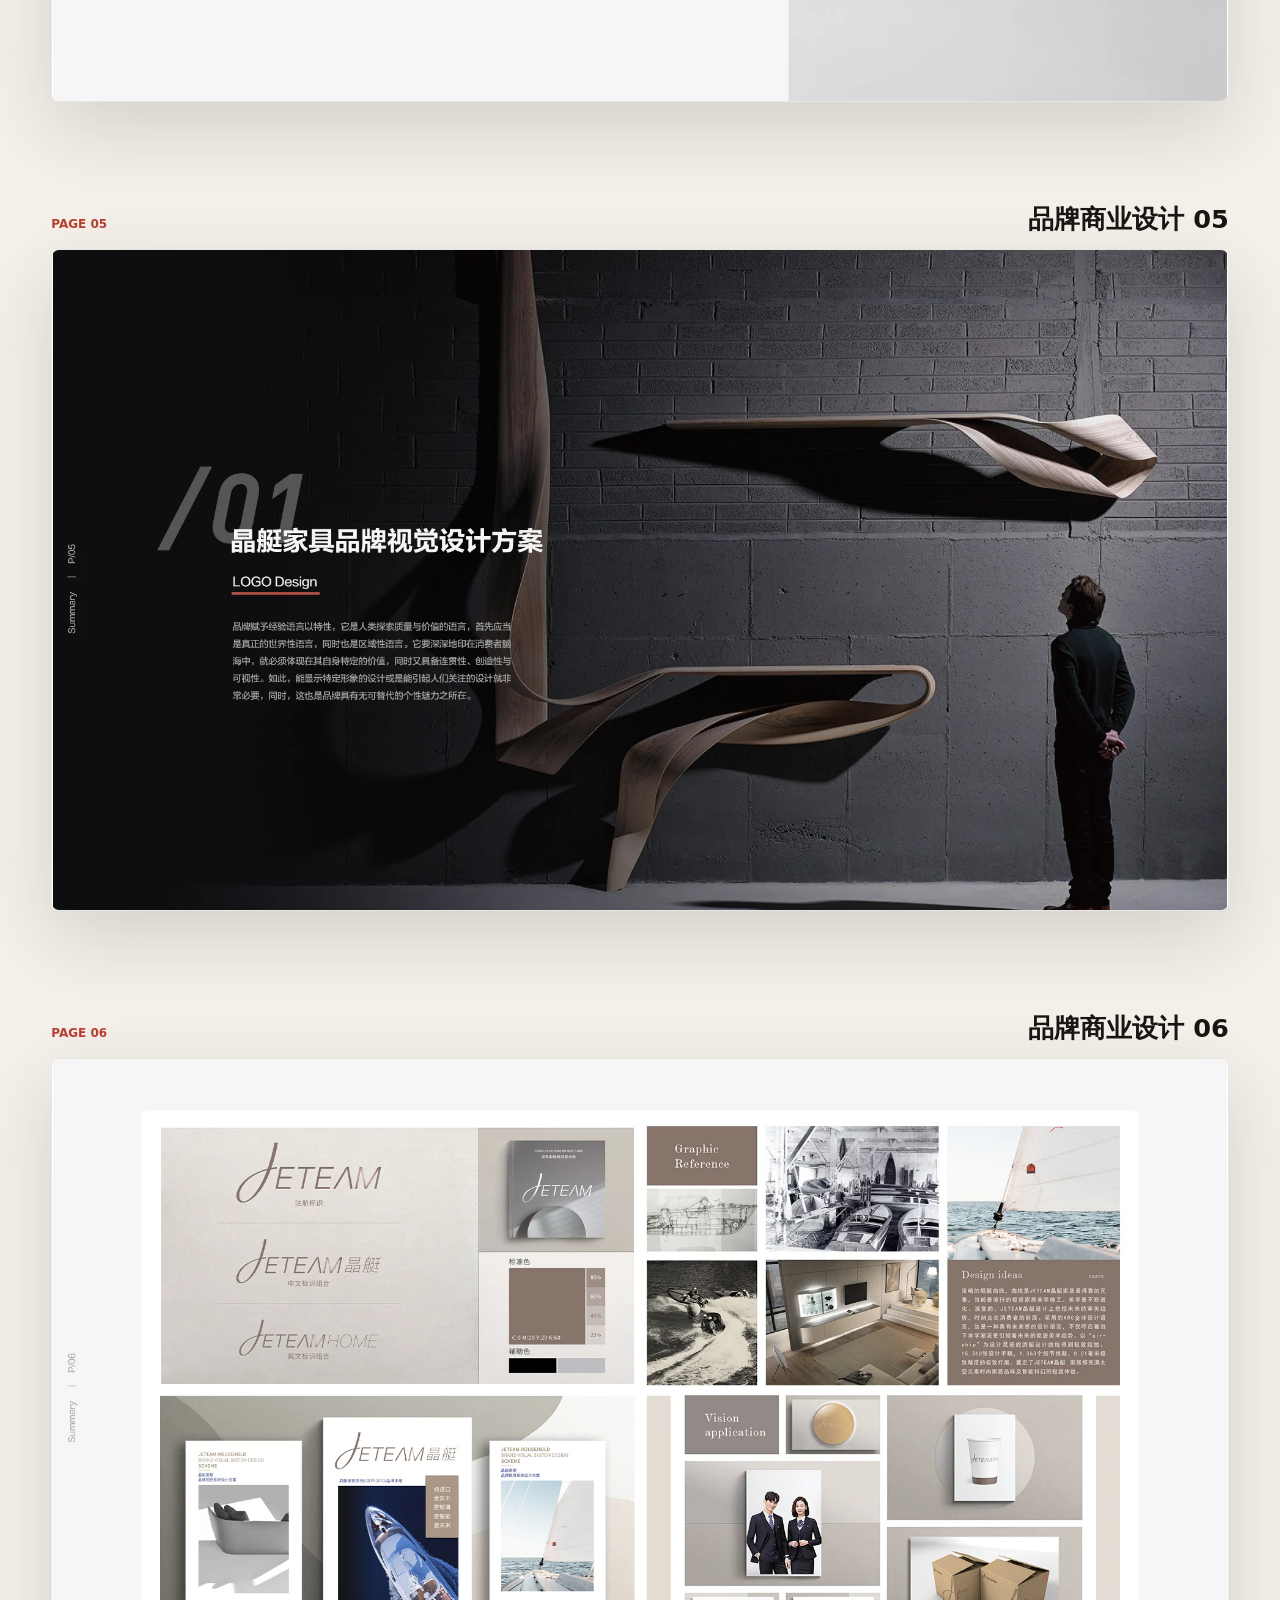
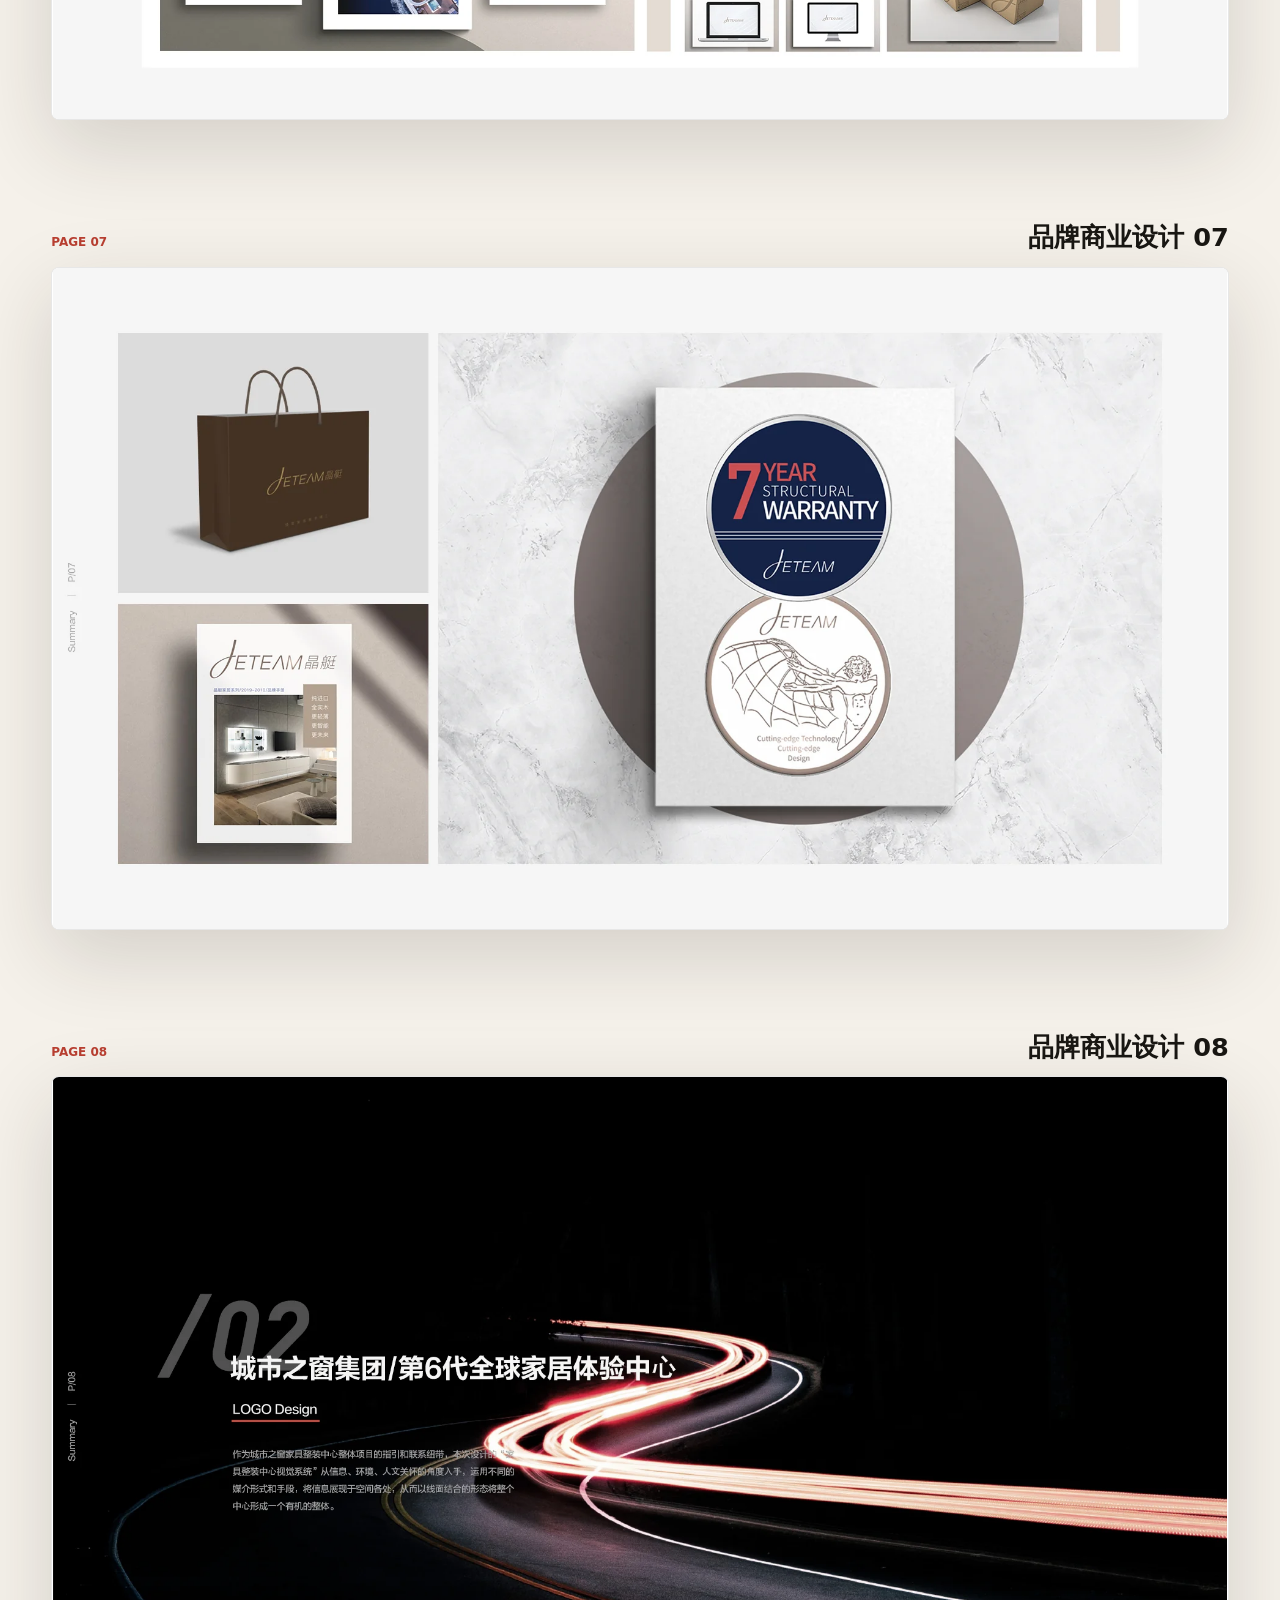
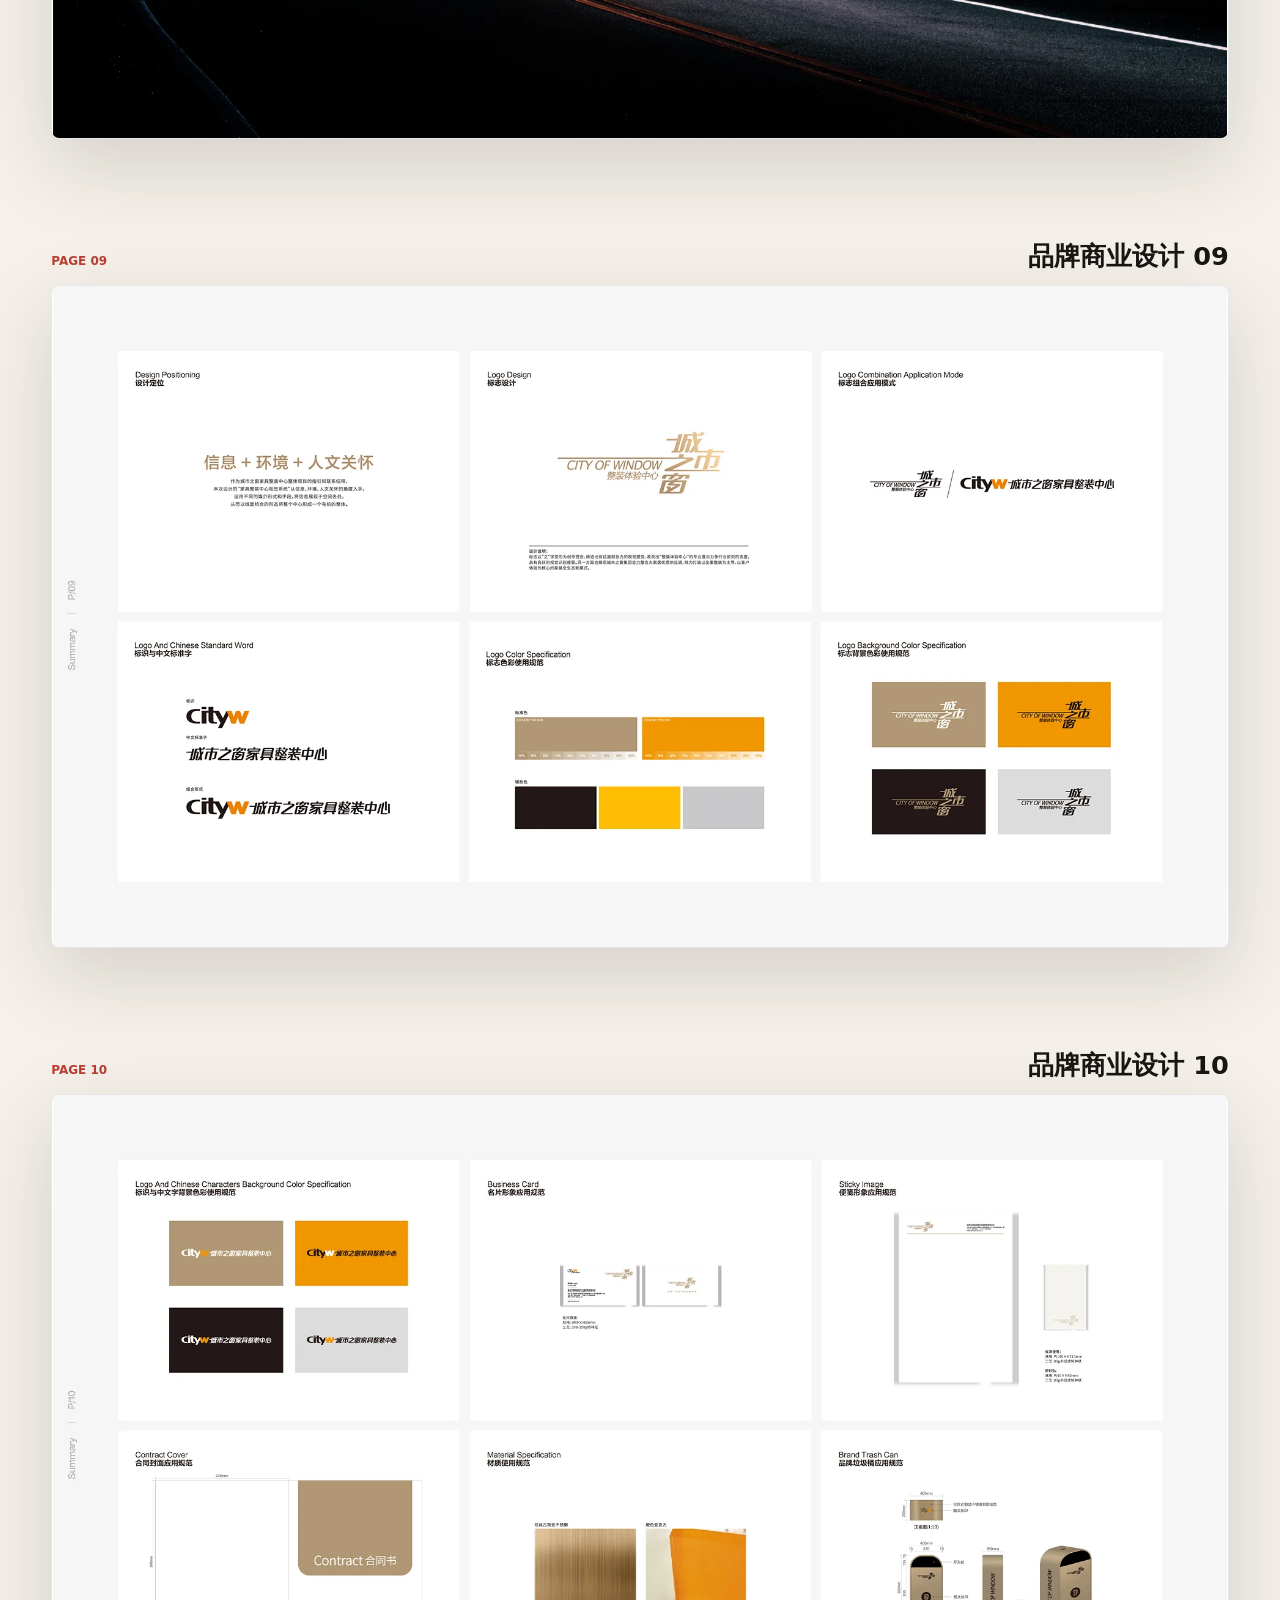
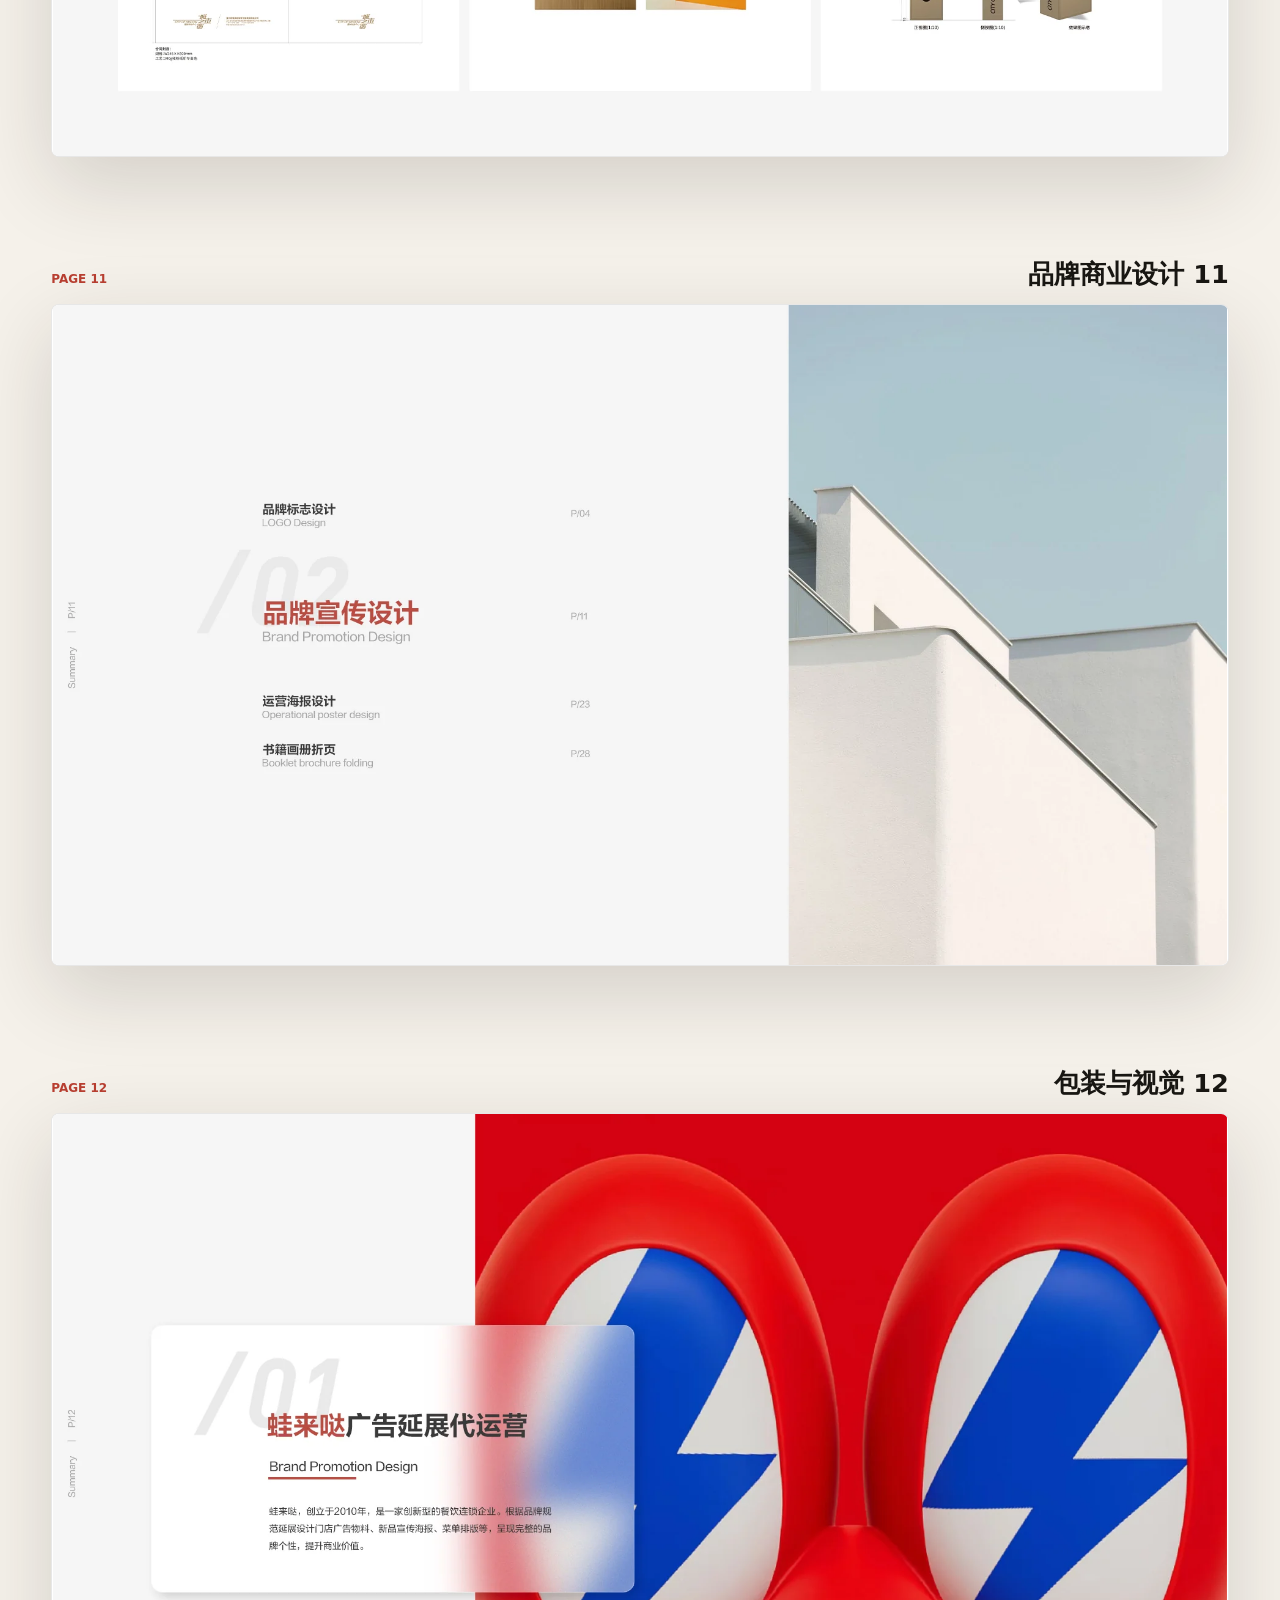
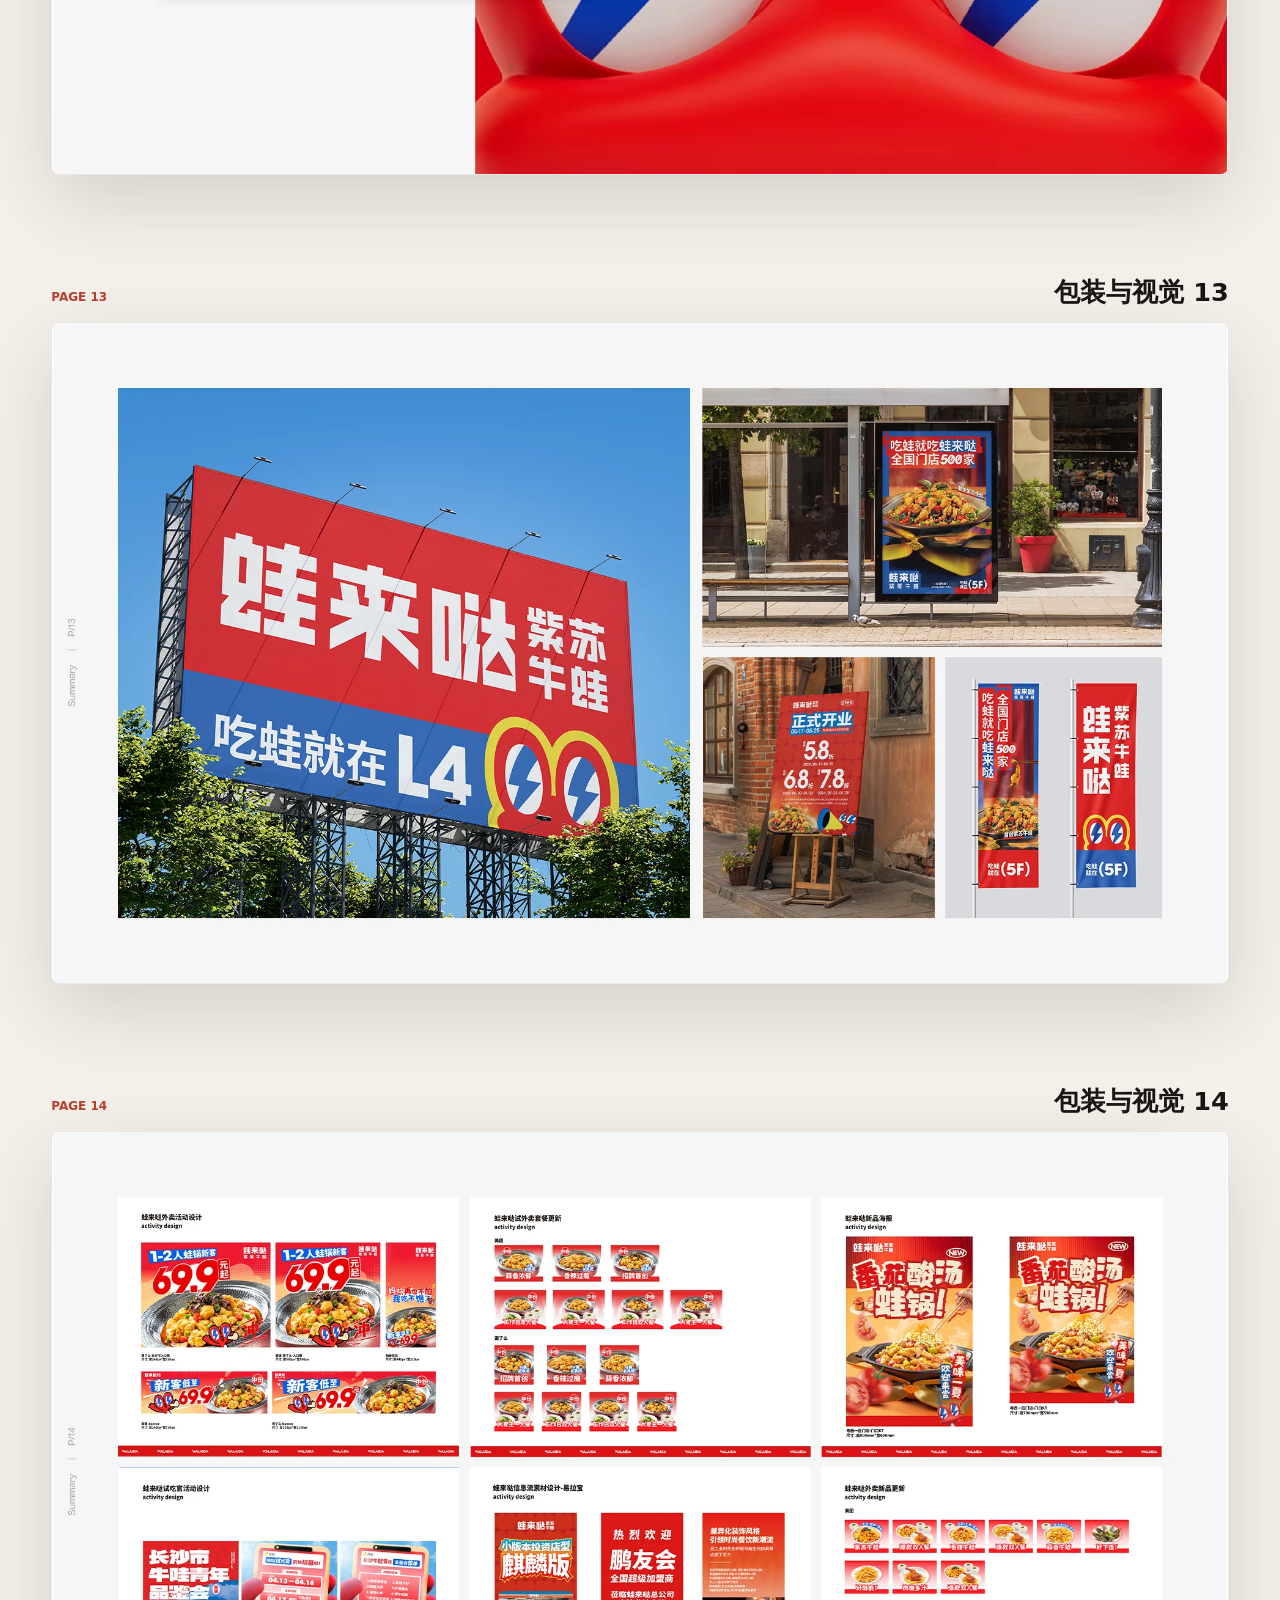
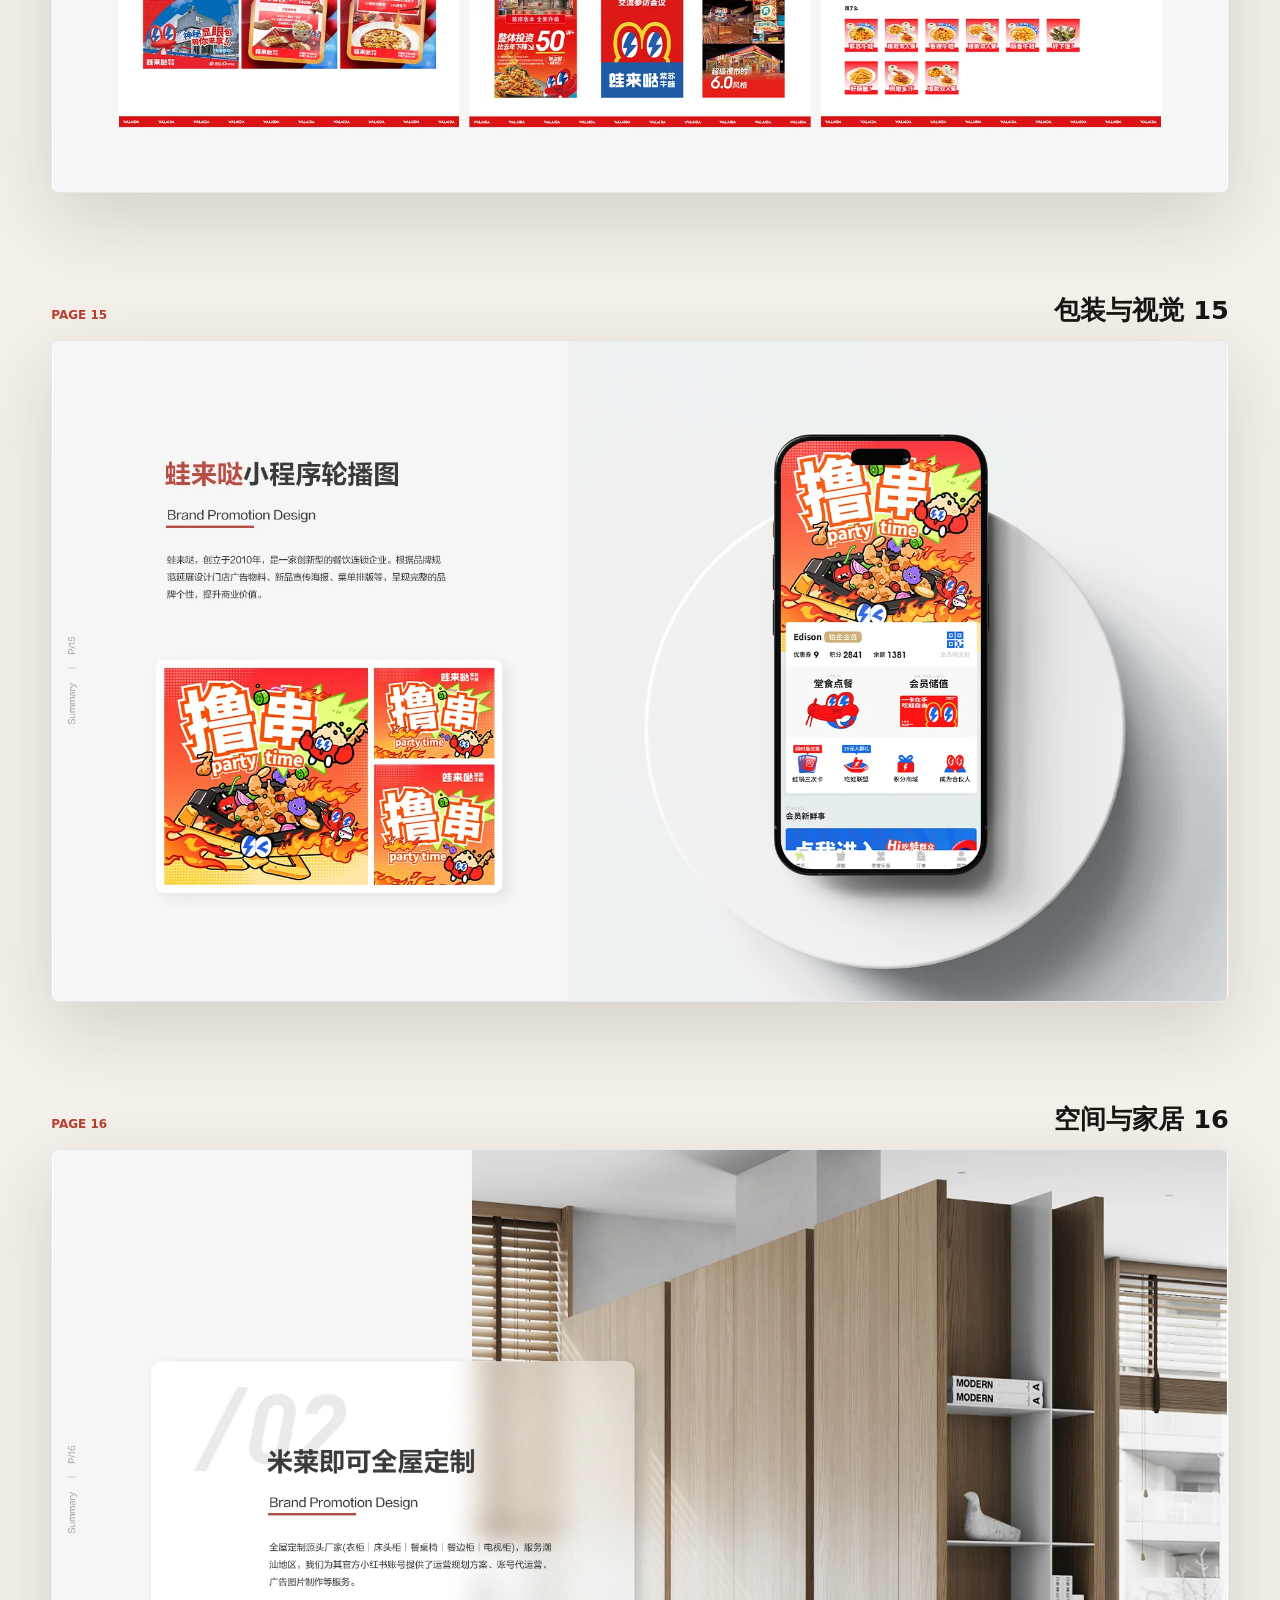
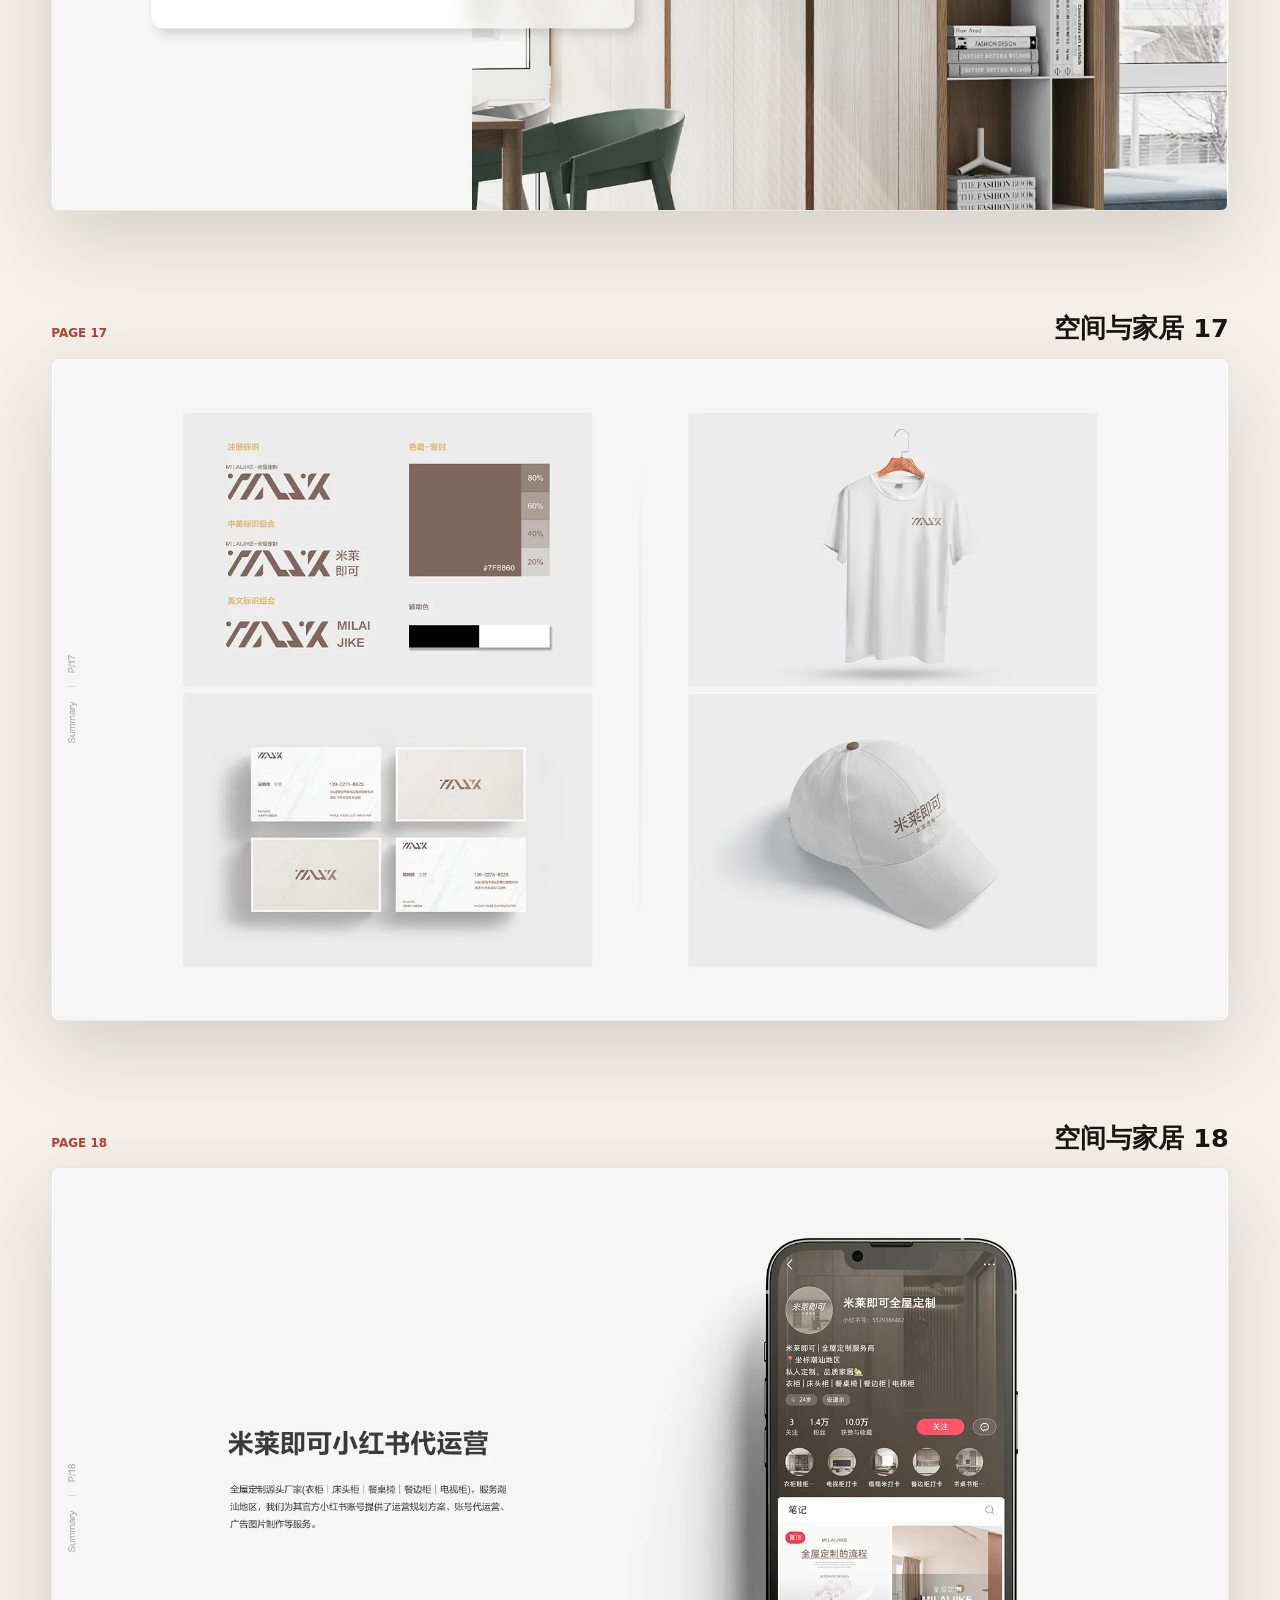
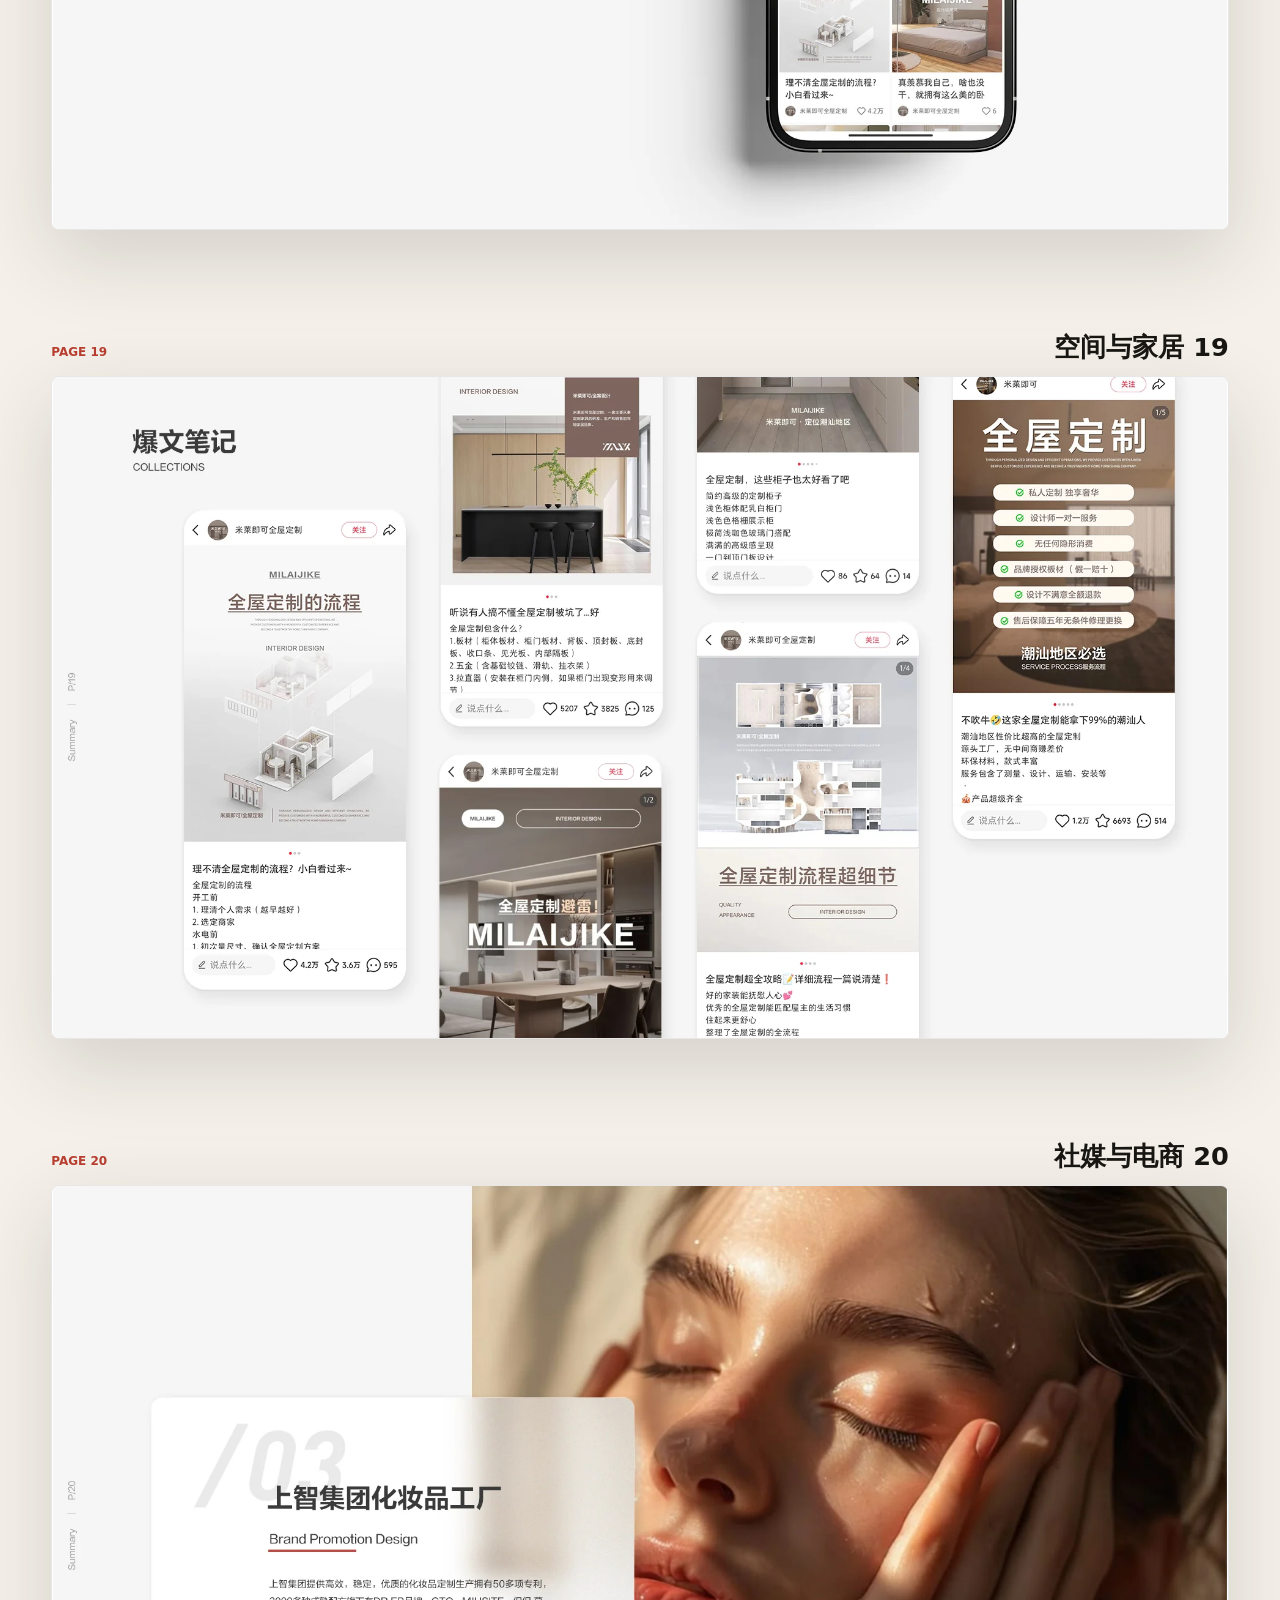
==== commit 2b654a53: "Remove portfolio intro overlay and thumbnails" ====
--- a/index.html
+++ b/index.html
@@ -38,7 +38,7 @@
     </div>
 
     <main>
-      <section class="hero" id="slide-01" aria-labelledby="heroTitle">
+      <section class="hero" id="slide-01" aria-label="王泷正作品集封面">
         <img
           src="assets/web/slide-01.webp"
           alt="王泷正作品集封面"
@@ -46,19 +46,6 @@
           height="1080"
           fetchpriority="high"
         />
-        <div class="hero-copy">
-          <p>Graphic Design Portfolio</p>
-          <h1 id="heroTitle">王泷正作品集</h1>
-          <a href="#gallery">浏览作品</a>
-        </div>
-      </section>
-
-      <section class="overview" id="gallery" aria-labelledby="overviewTitle">
-        <div class="section-heading">
-          <p>34 Pages</p>
-          <h2 id="overviewTitle">作品总览</h2>
-        </div>
-        <div class="thumb-strip" id="thumbStrip" aria-label="作品缩略图导航"></div>
       </section>
 
       <section class="slides" id="slides" aria-label="作品集页面"></section>
--- a/styles.css
+++ b/styles.css
@@ -81,8 +81,7 @@
 }
 
 .top-nav a,
-.download-link,
-.hero-copy a {
+.download-link {
   min-height: 38px;
   display: inline-flex;
   align-items: center;
@@ -162,15 +161,6 @@
   pointer-events: none;
 }
 
-.hero-copy {
-  position: relative;
-  z-index: 1;
-  width: min(760px, calc(100% - 44px));
-  padding-top: 42vh;
-  text-align: center;
-}
-
-.hero-copy p,
 .section-heading p,
 .slide-kicker,
 .thumb-card span {
@@ -180,19 +170,6 @@
   font-weight: 800;
   letter-spacing: 0;
   text-transform: uppercase;
-}
-
-.hero-copy h1 {
-  margin: 10px 0 22px;
-  font-size: clamp(42px, 7vw, 92px);
-  line-height: 0.95;
-  letter-spacing: 0;
-}
-
-.hero-copy a {
-  padding: 0 18px;
-  background: var(--accent);
-  color: #fff;
 }
 
 .overview {
@@ -283,12 +260,21 @@
   position: relative;
   width: 100%;
   aspect-ratio: 16 / 9;
+  padding: 0;
   overflow: hidden;
+  appearance: none;
   border: 1px solid rgba(25, 23, 19, 0.1);
   border-radius: 8px;
   background: #fff;
+  font: inherit;
   box-shadow: var(--shadow);
   cursor: zoom-in;
+}
+
+.slide-frame picture {
+  display: block;
+  width: 100%;
+  height: 100%;
 }
 
 .slide-frame img {
@@ -444,14 +430,6 @@
     object-position: center;
   }
 
-  .hero-copy {
-    padding-top: 48vh;
-  }
-
-  .hero-copy h1 {
-    font-size: clamp(36px, 12vw, 50px);
-  }
-
   .overview {
     padding-top: 64px;
   }
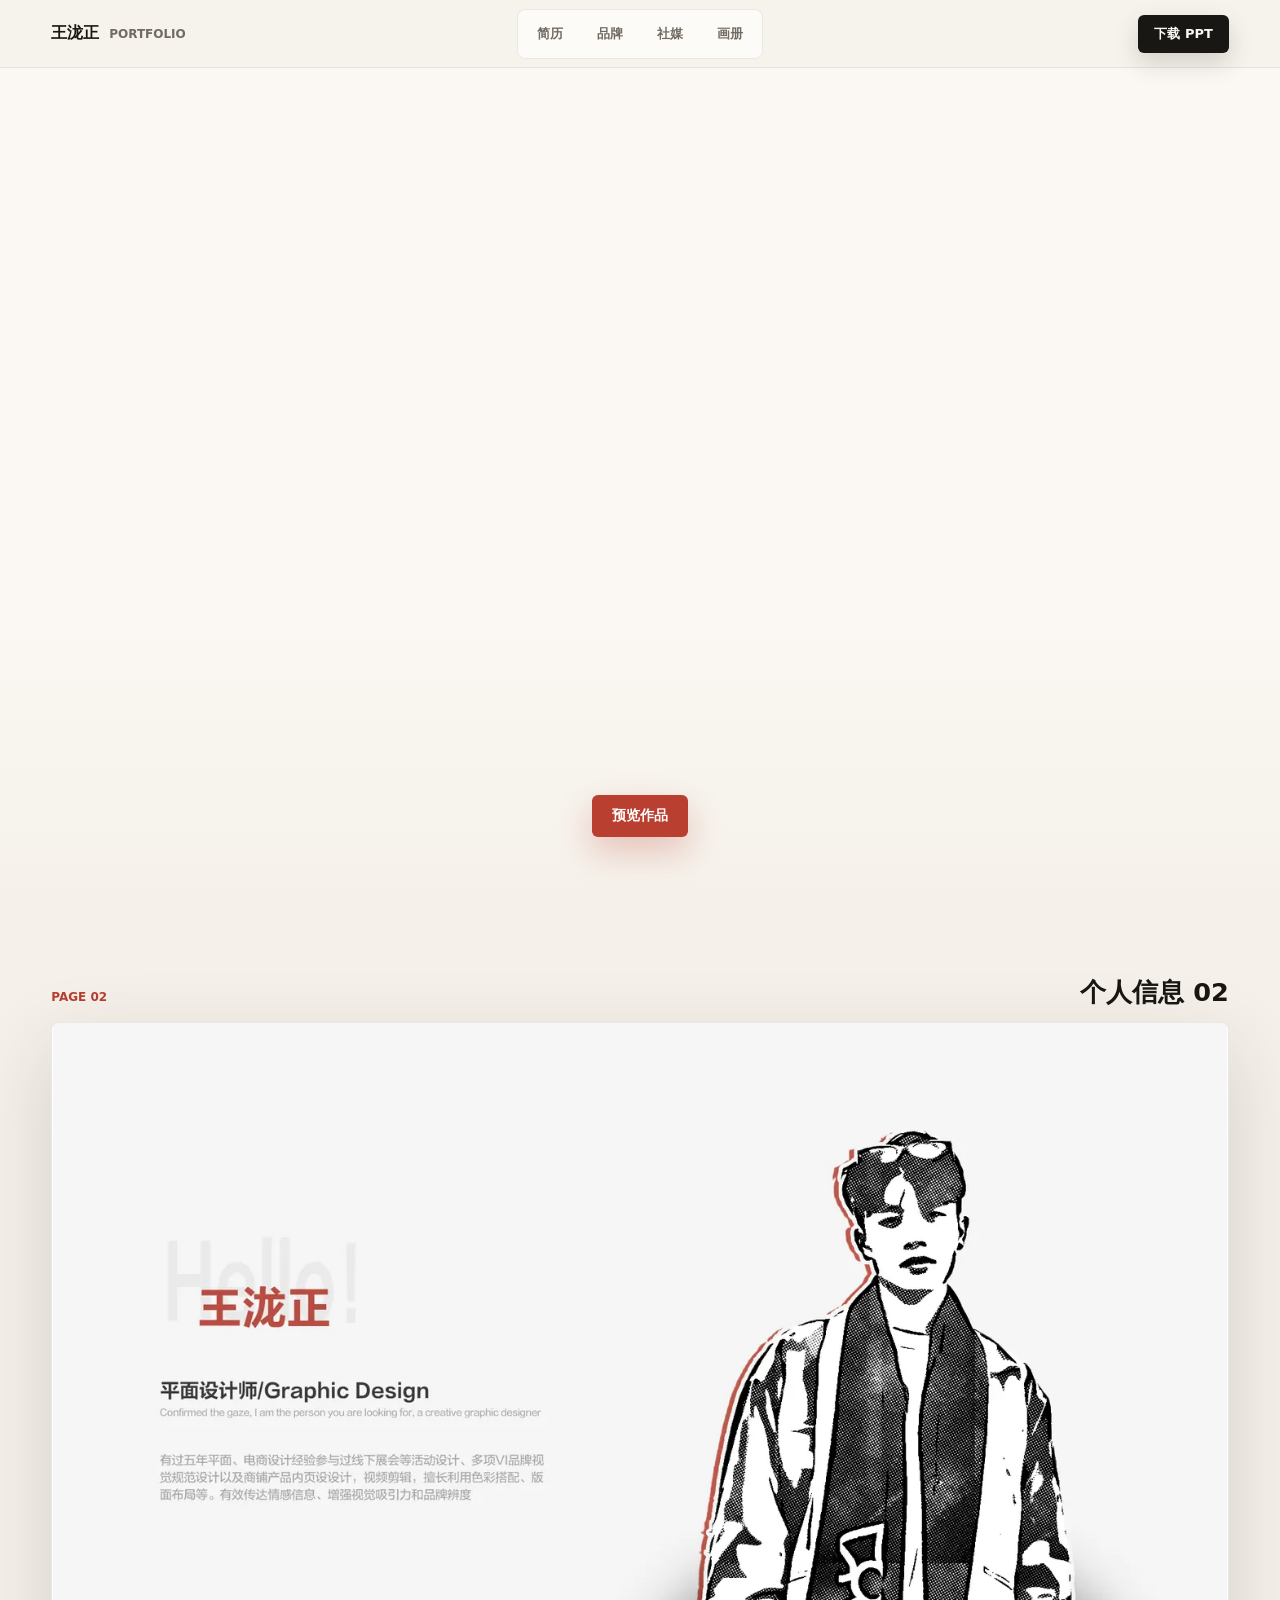
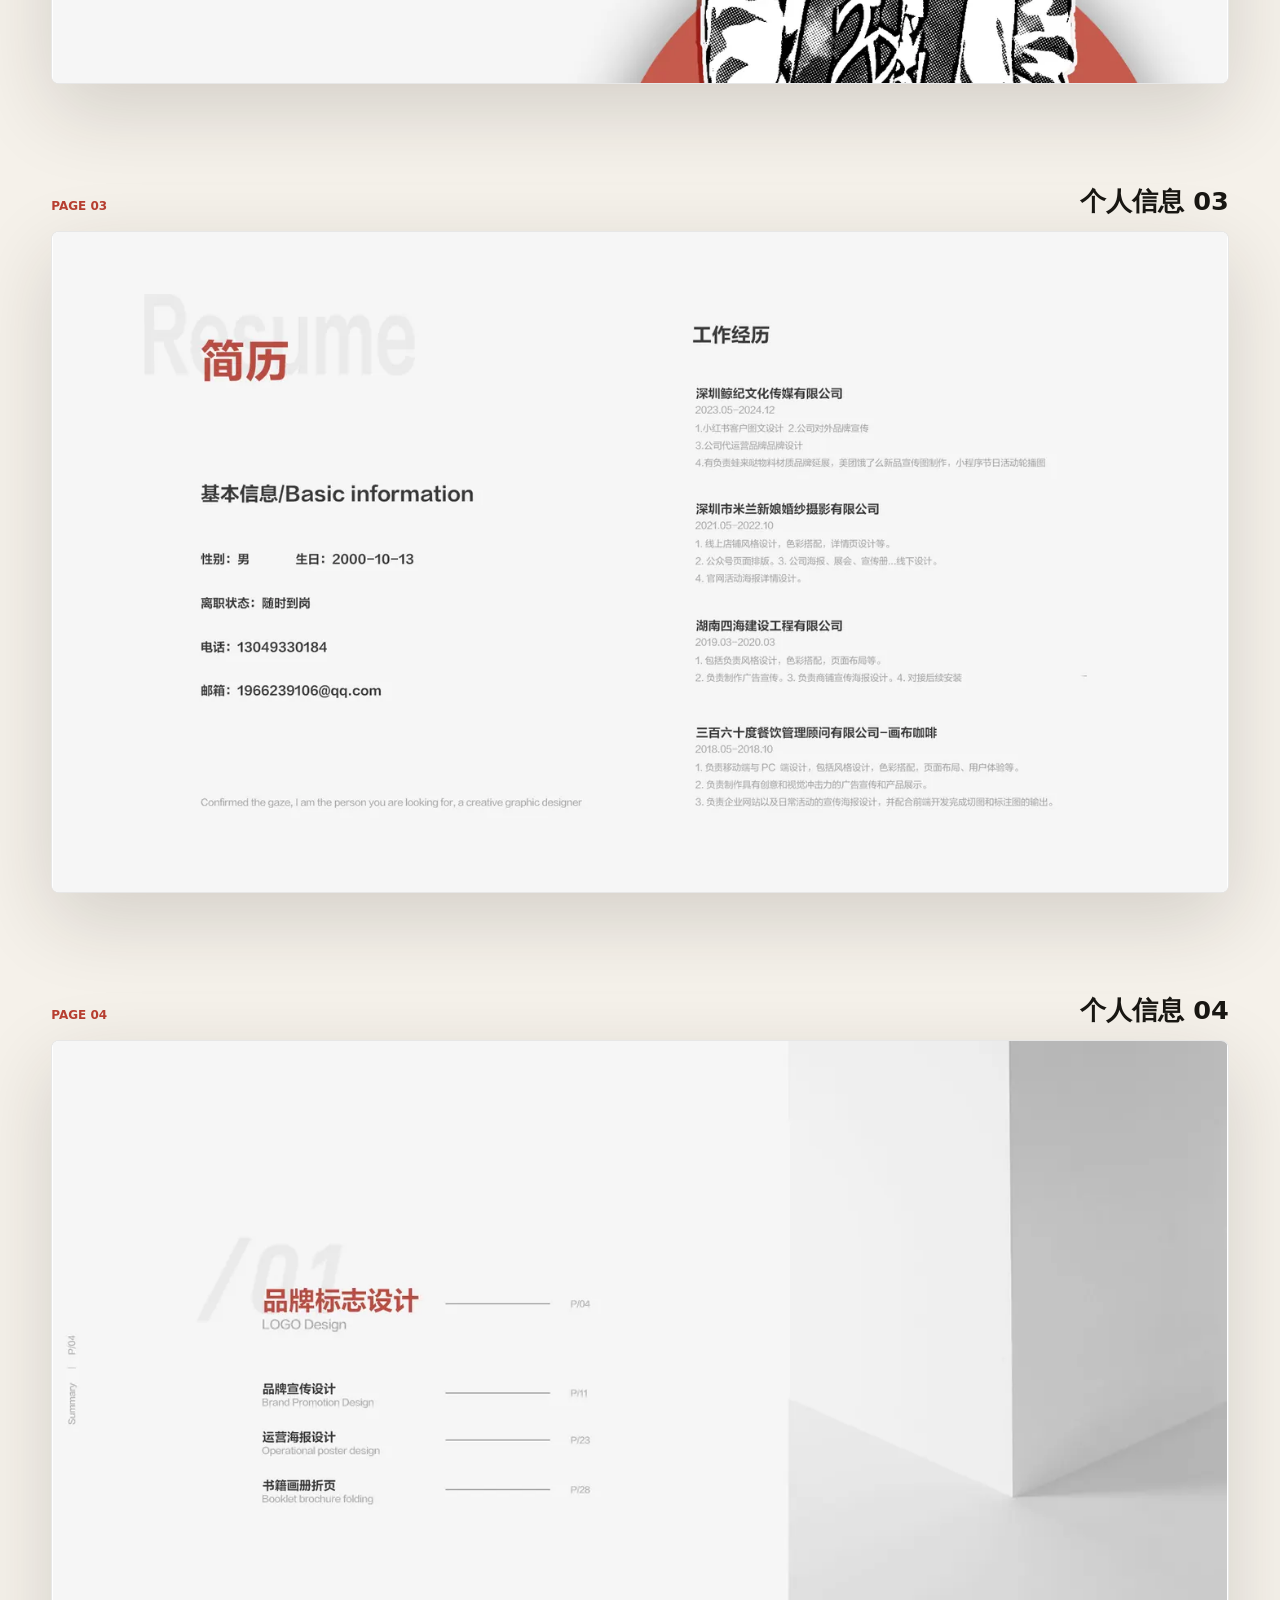
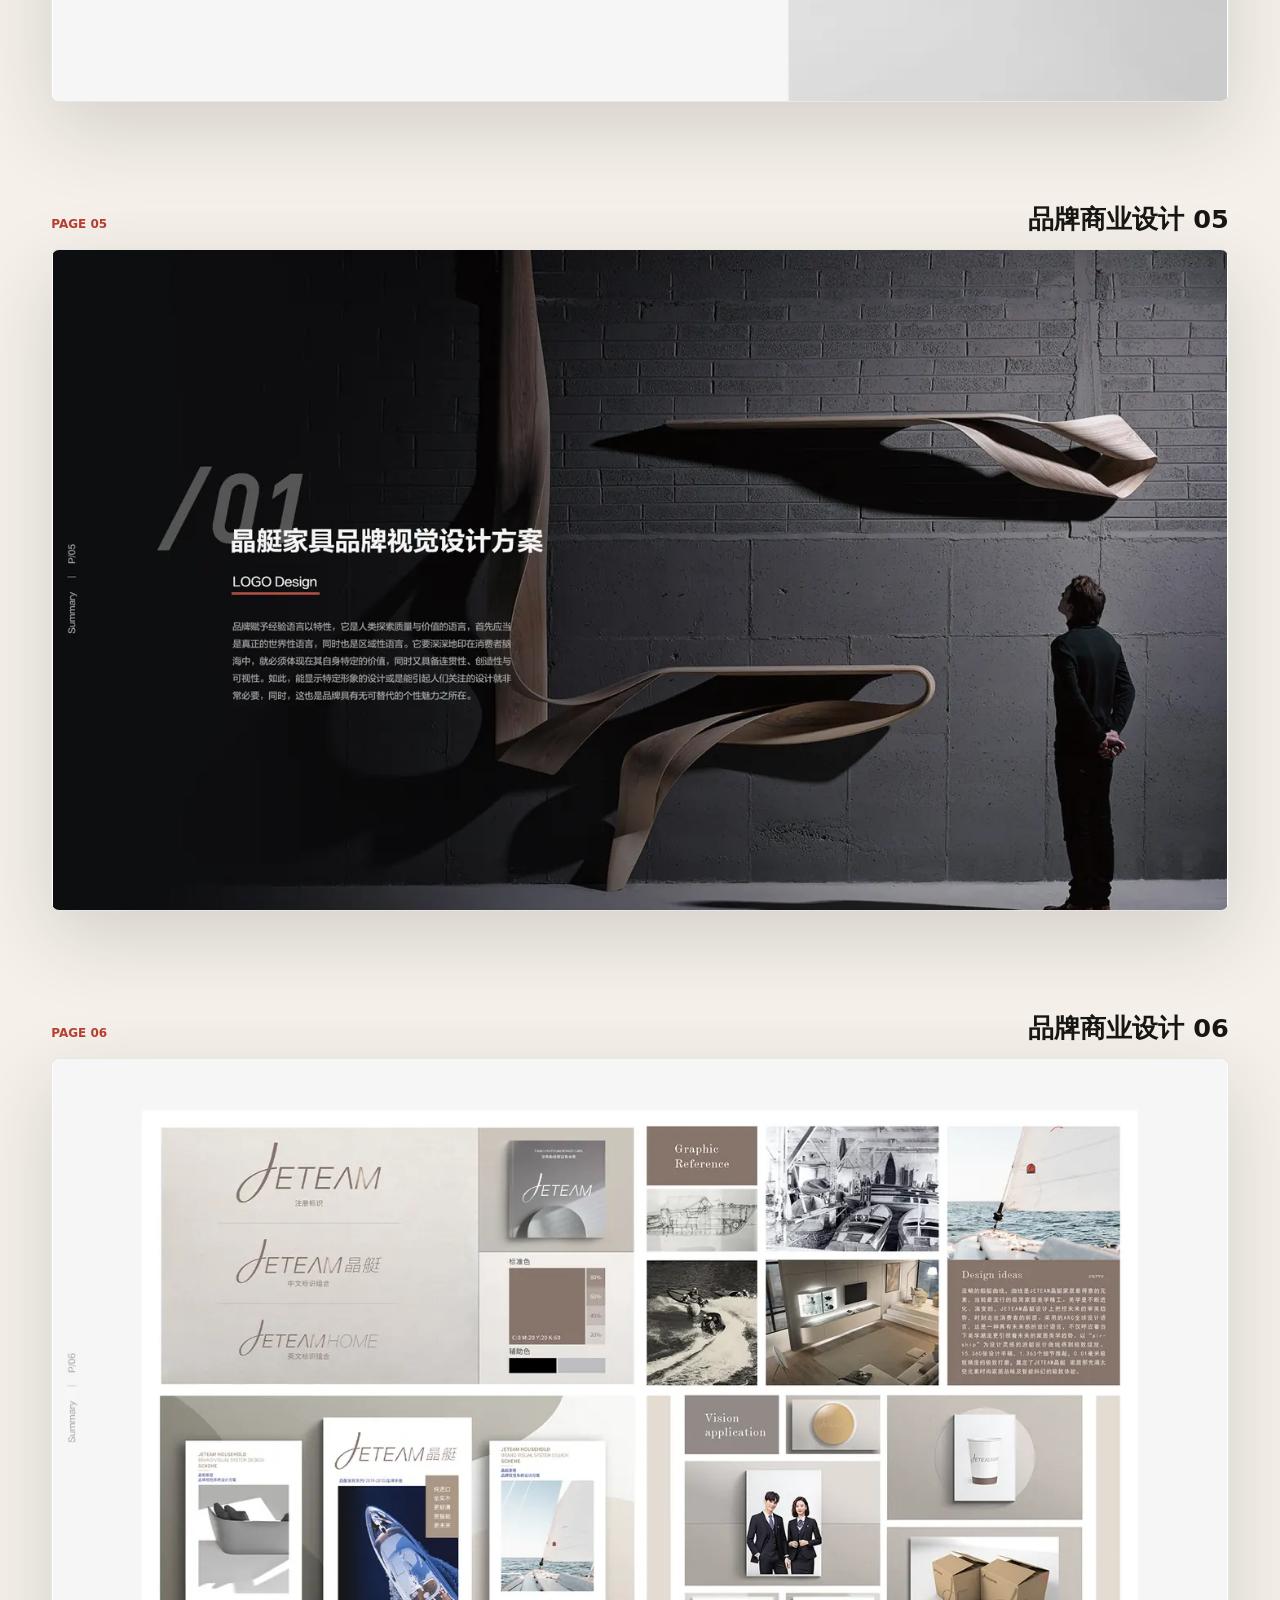
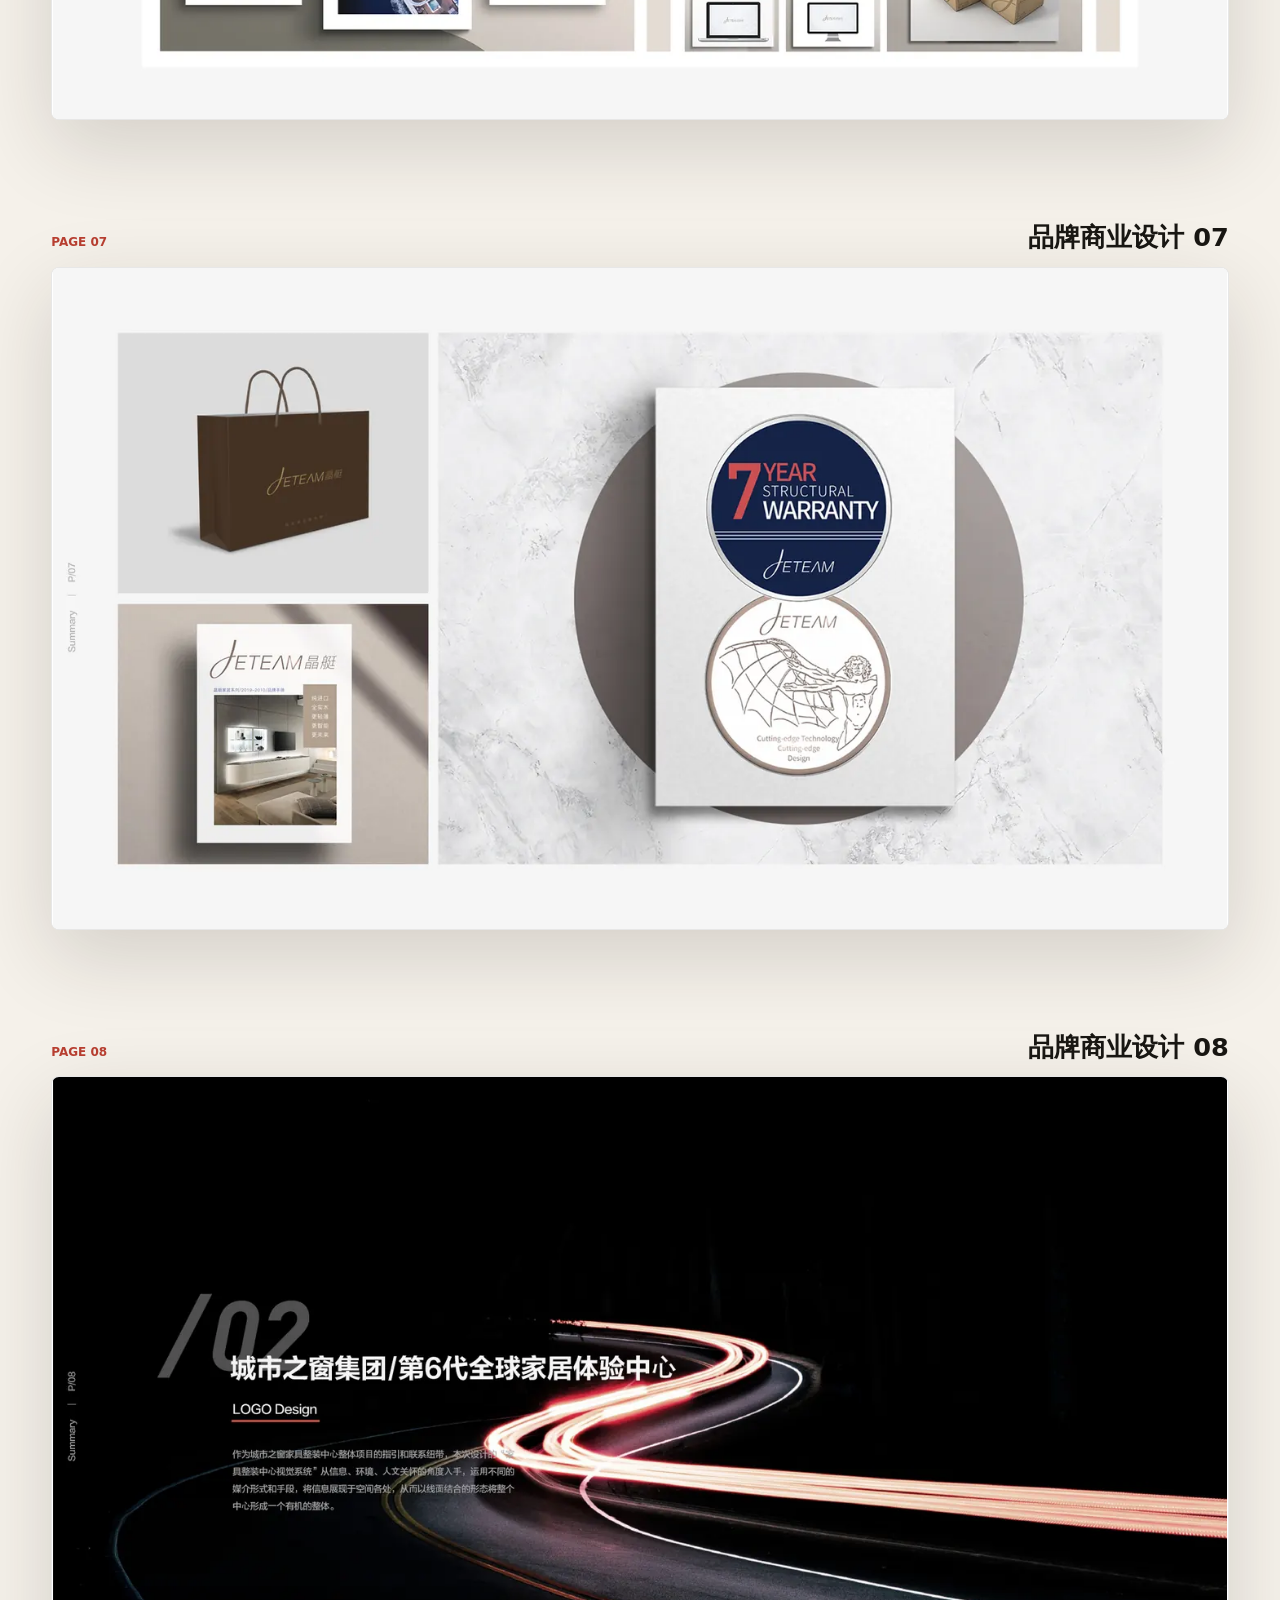
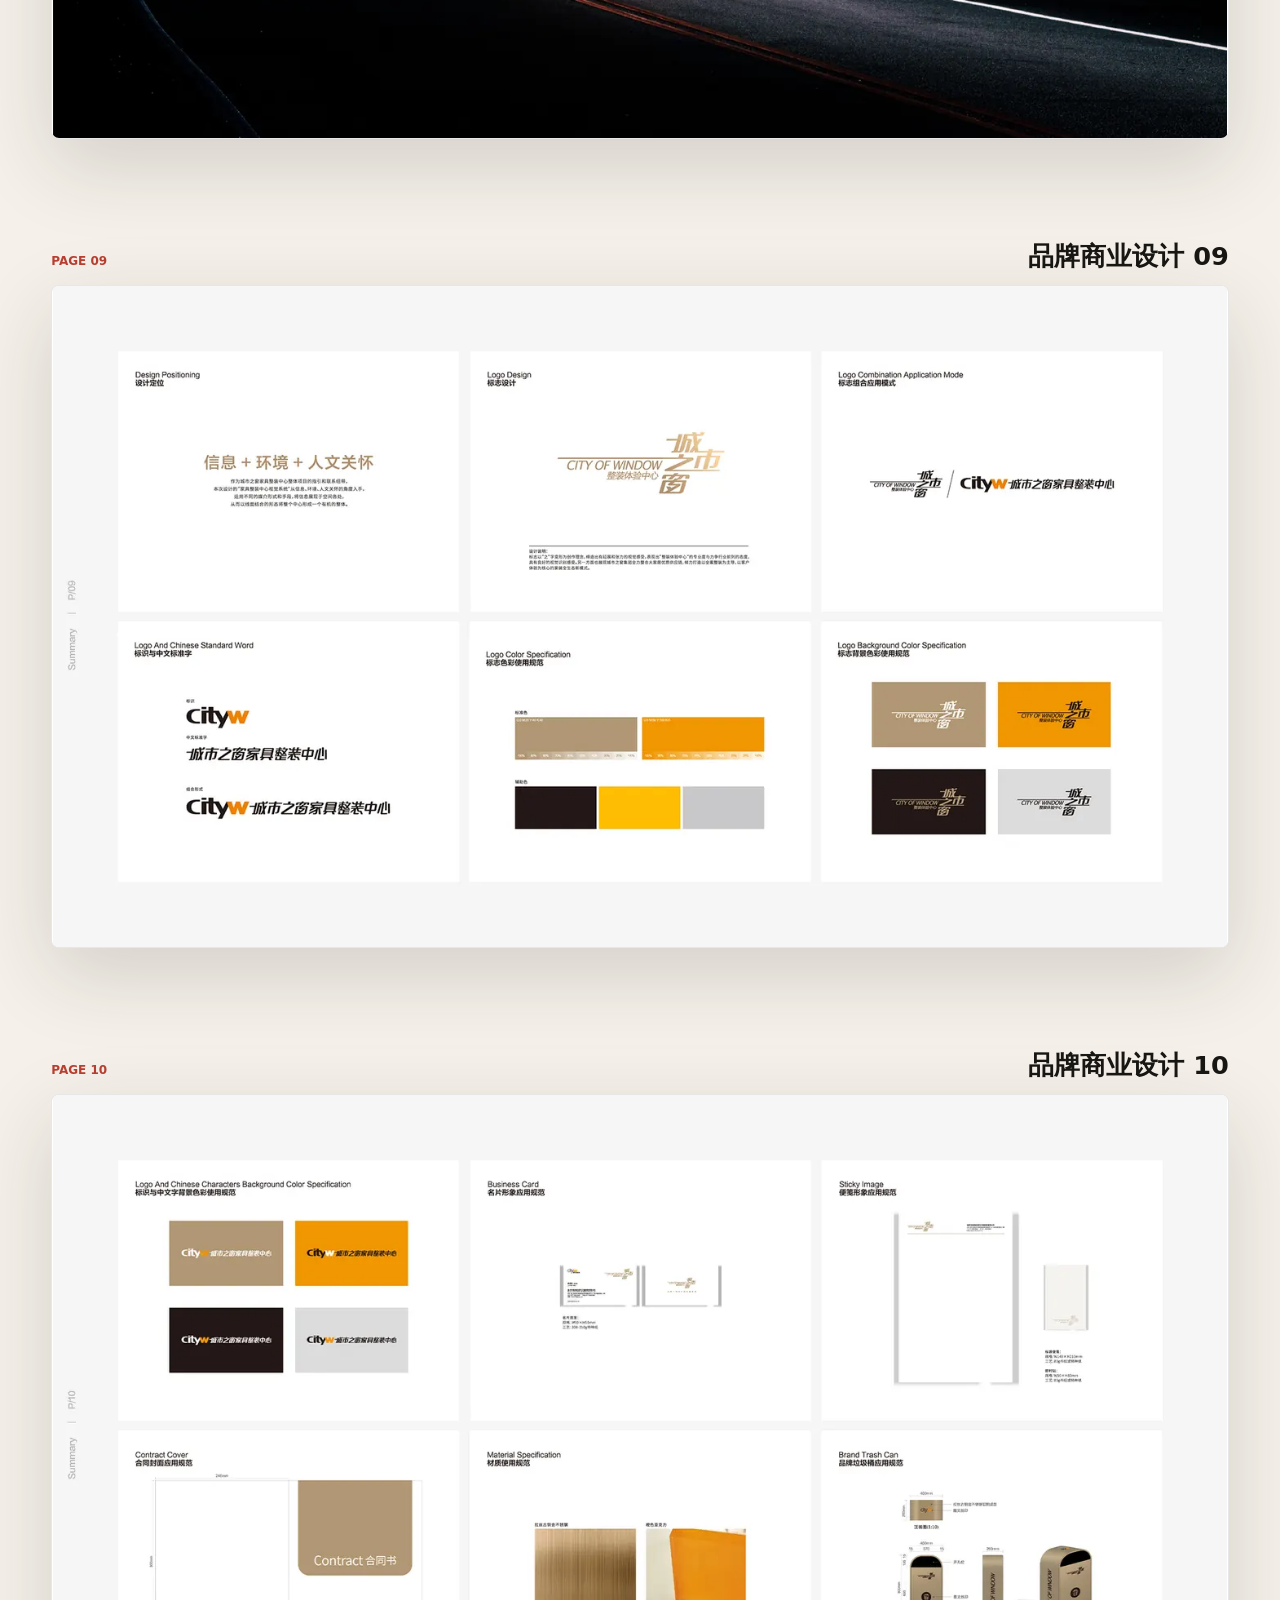
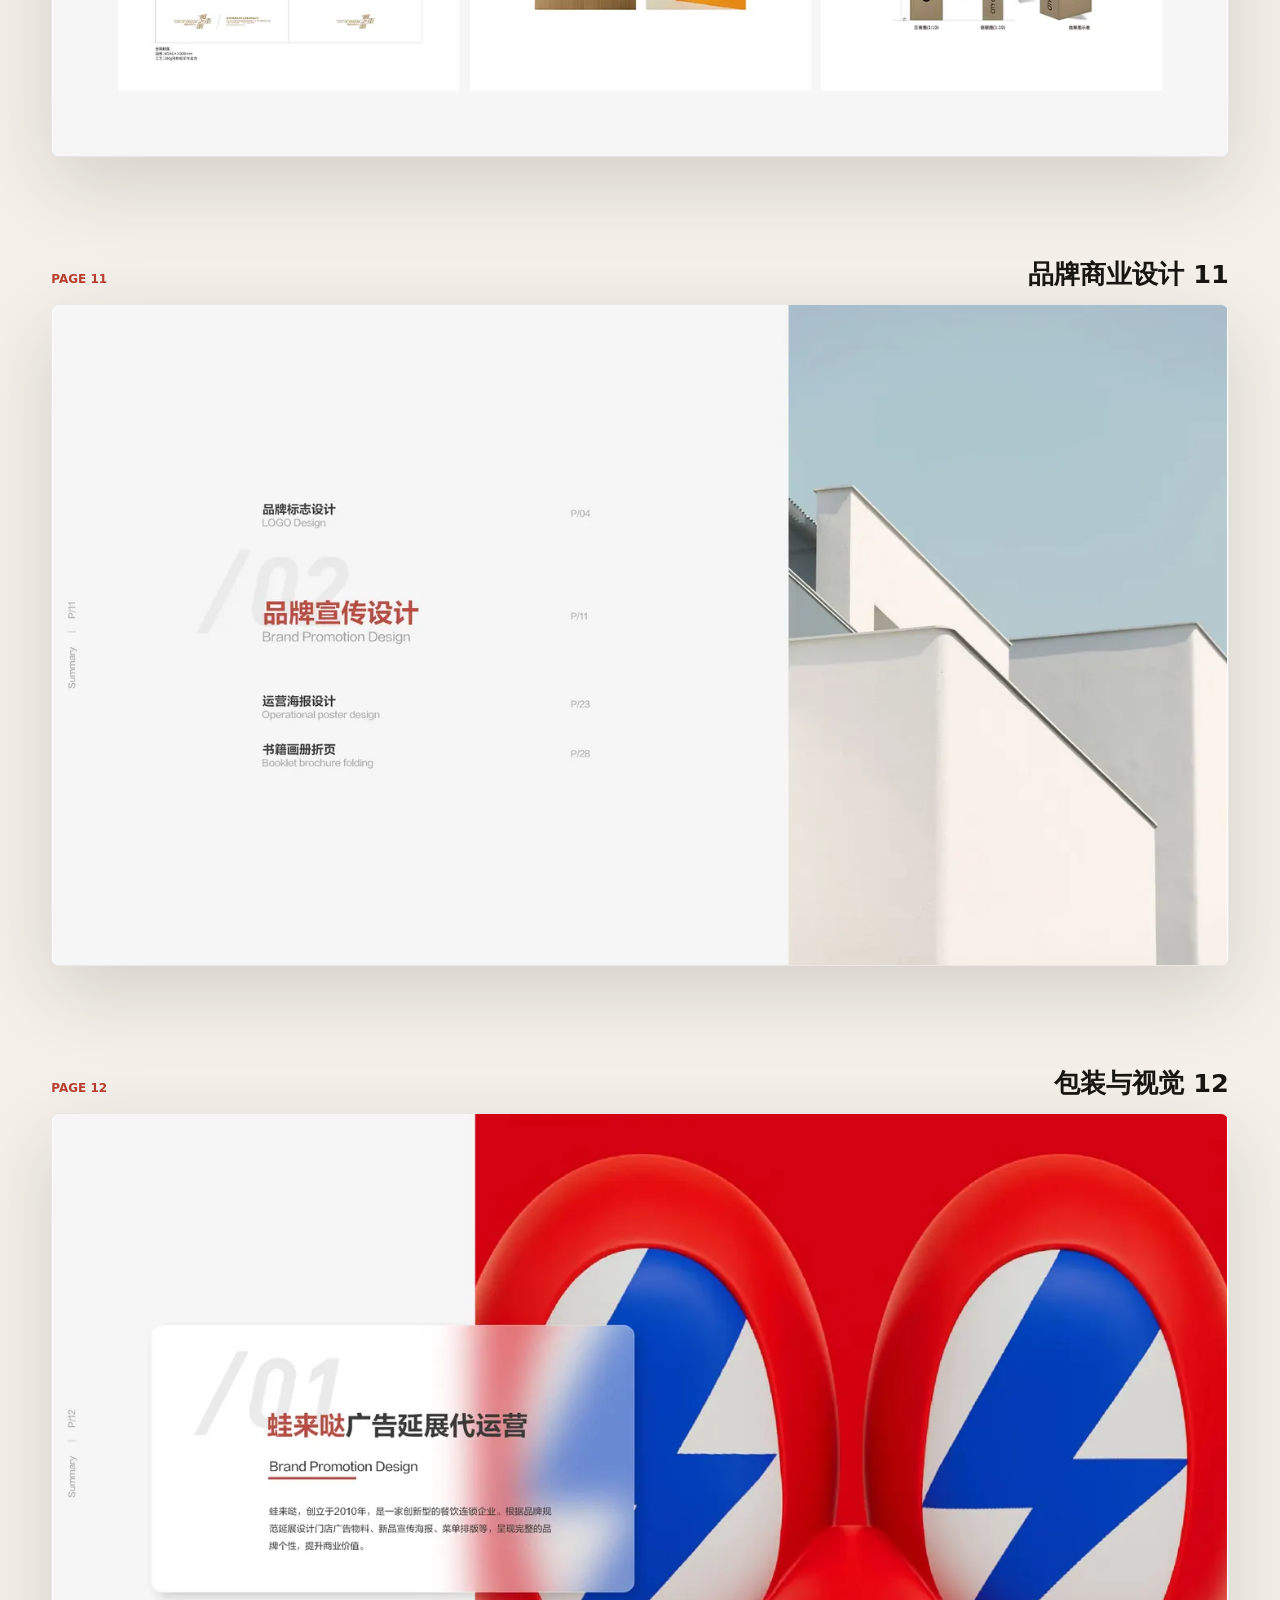
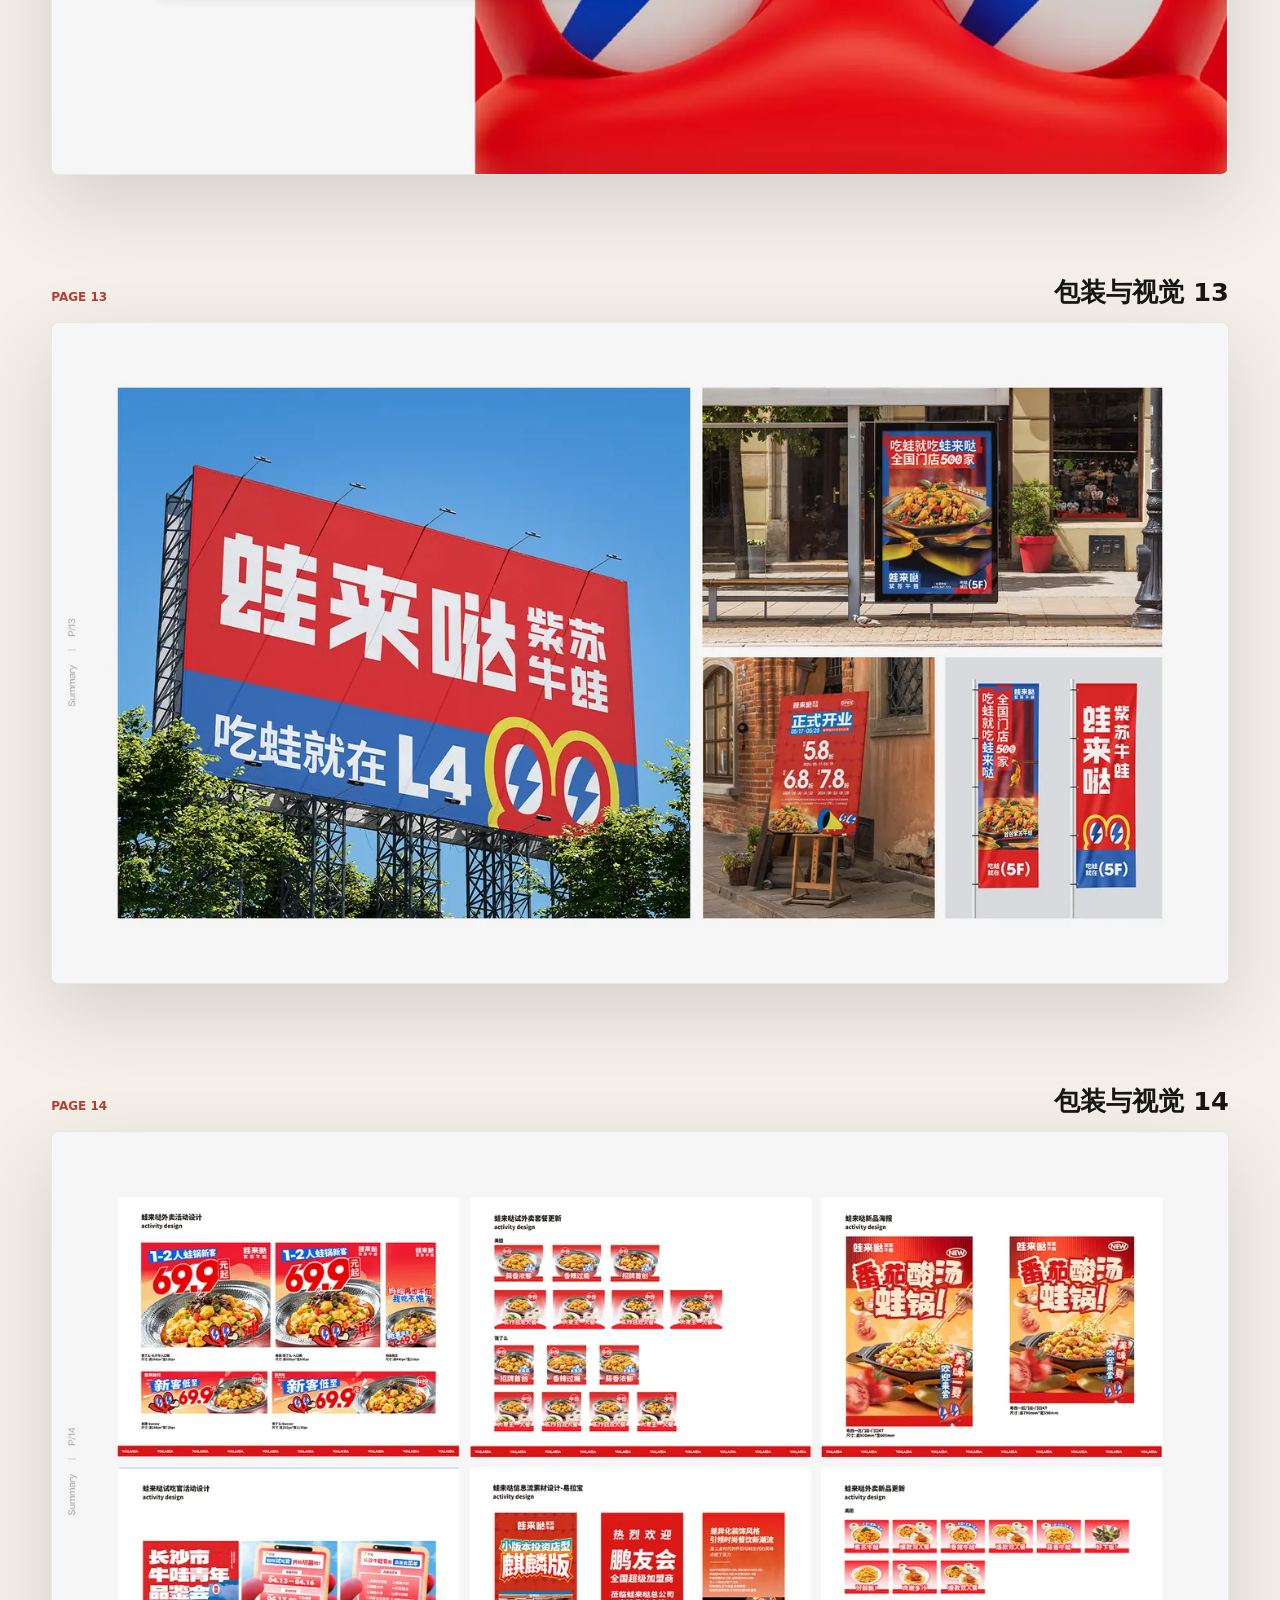
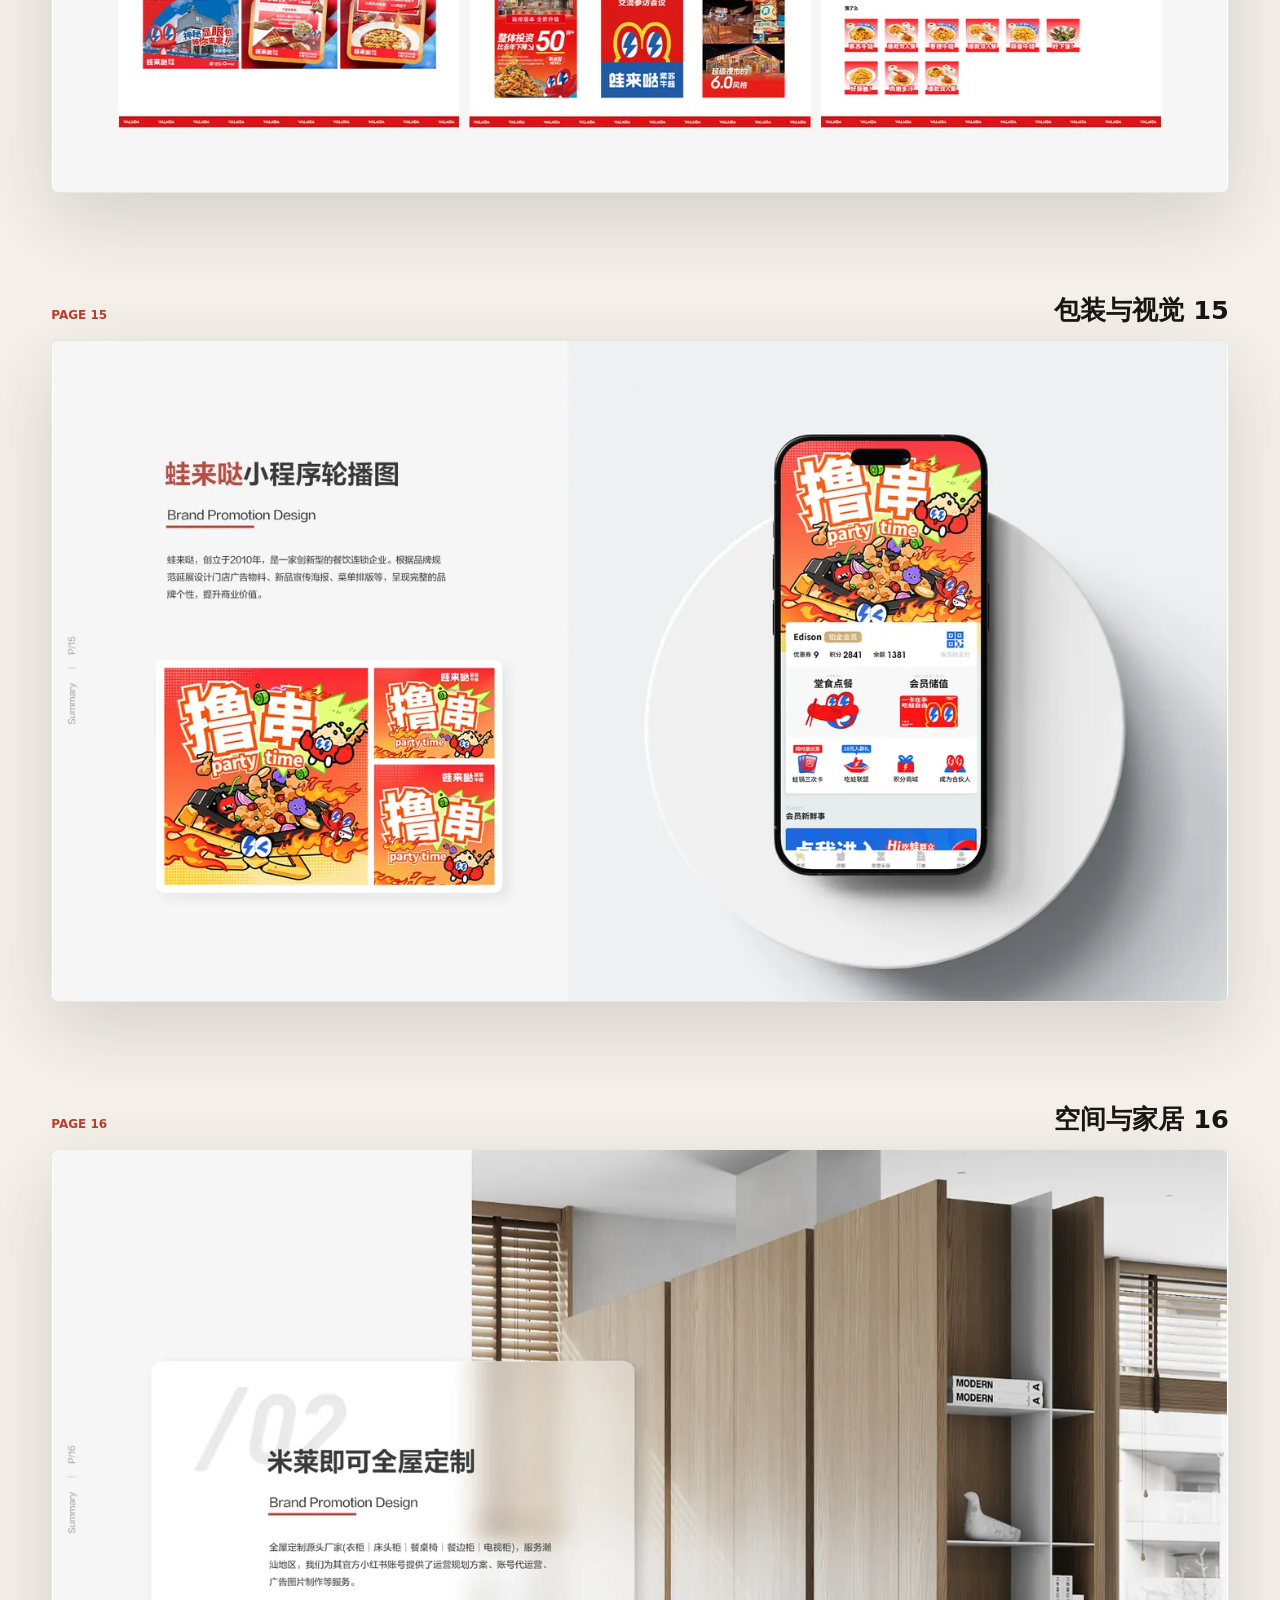
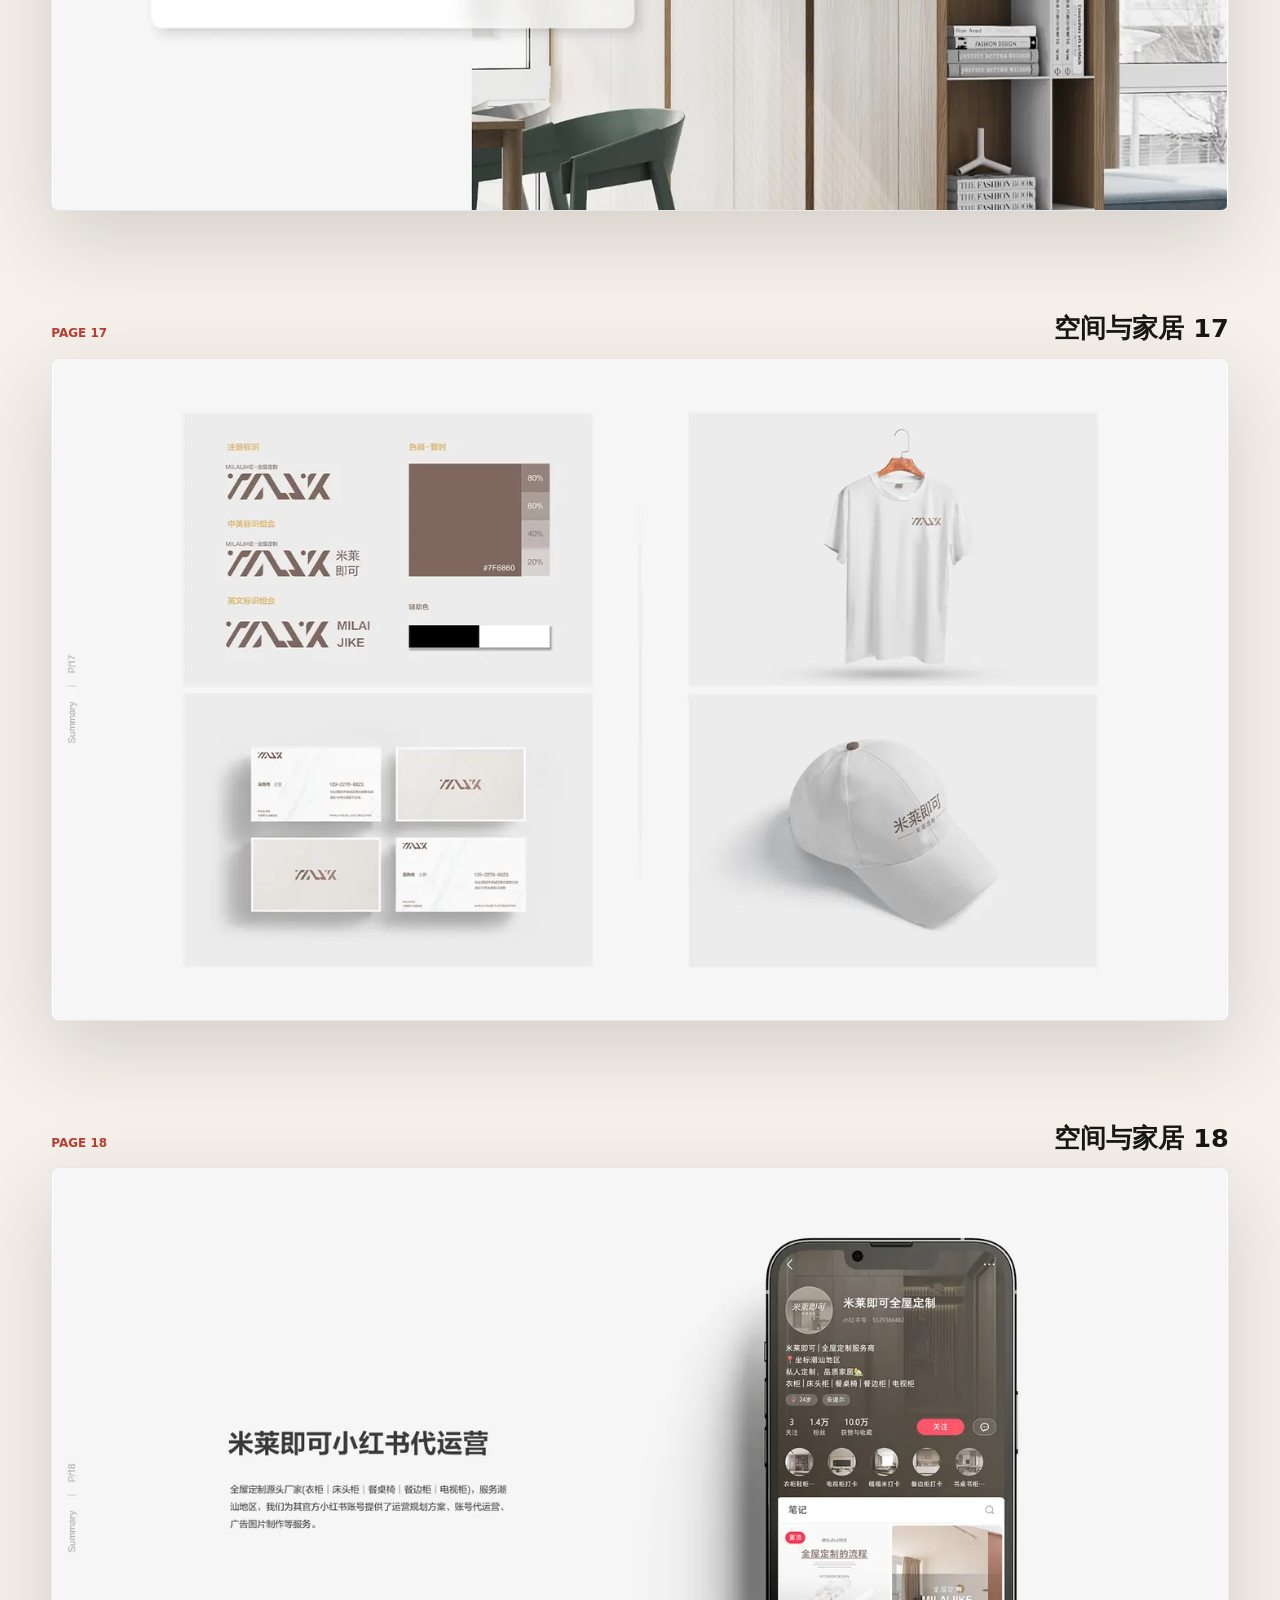
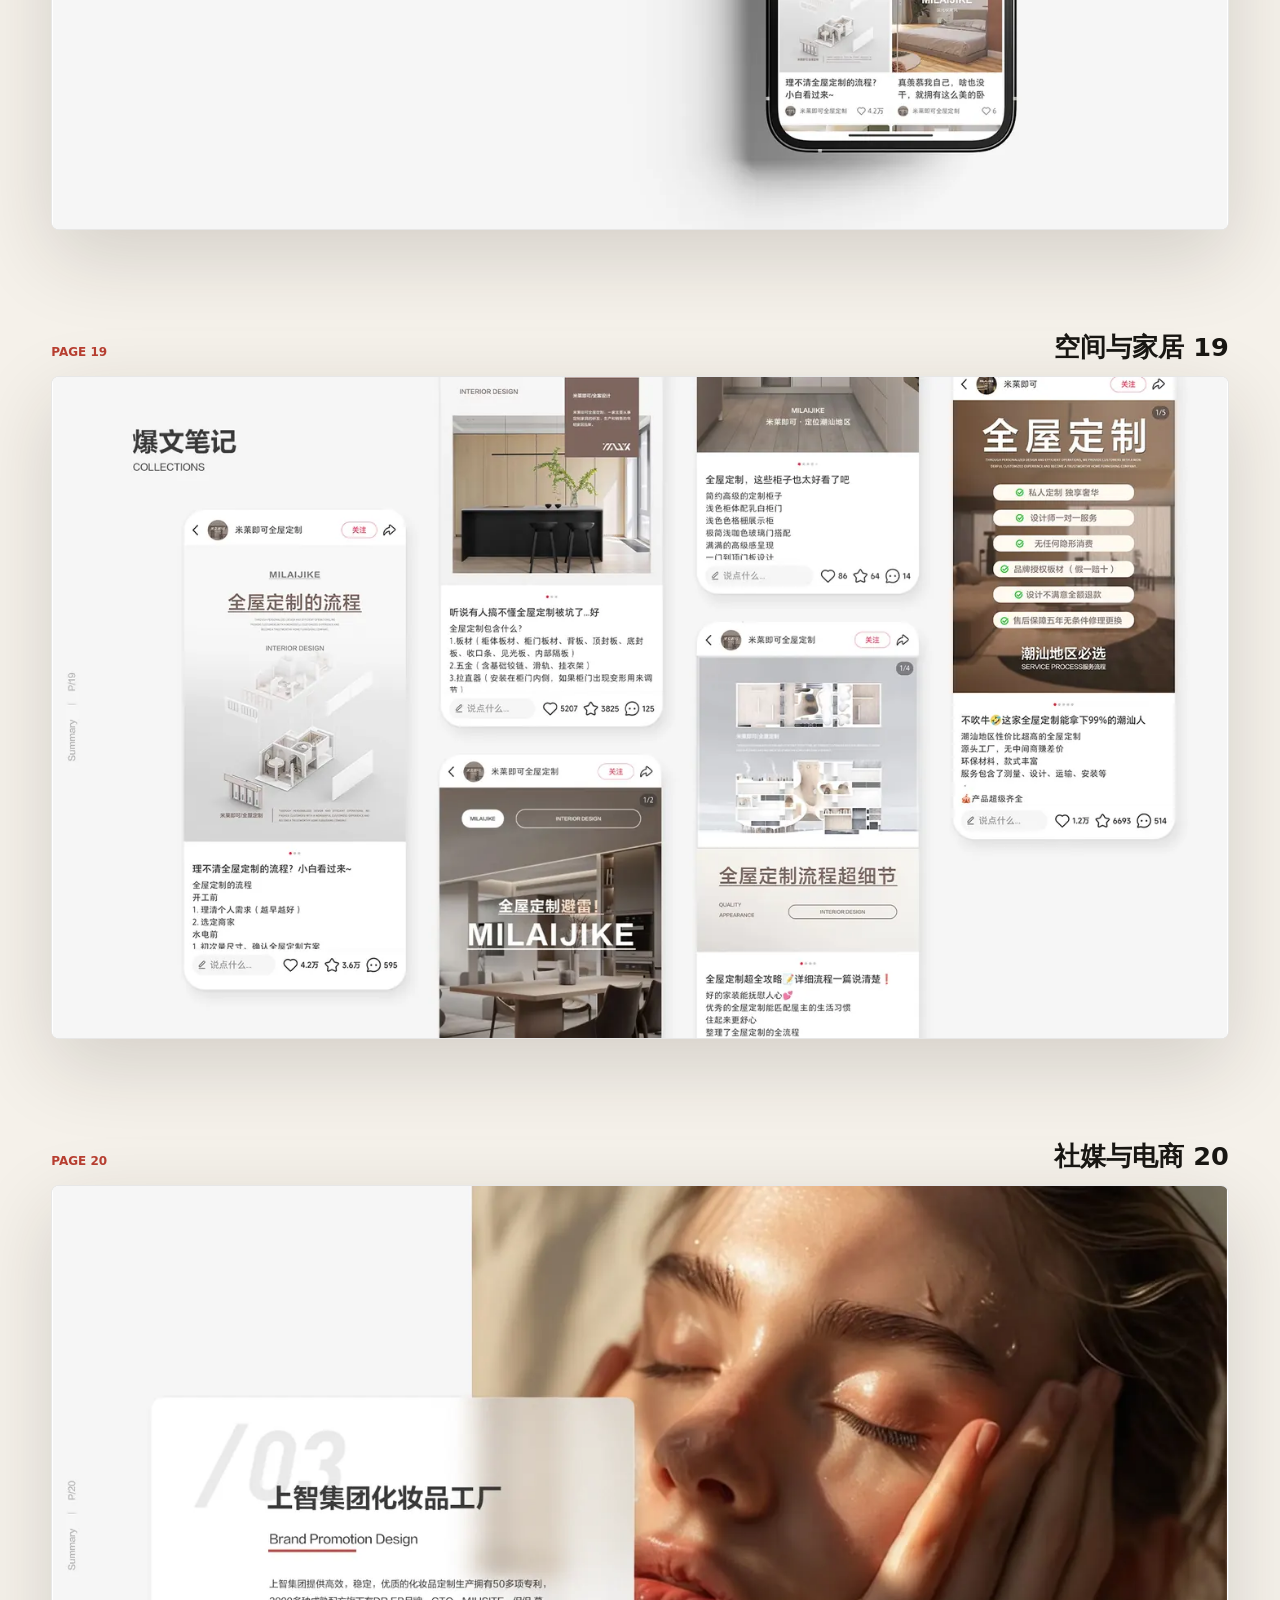
==== commit 23372327: "Optimize mobile portfolio experience" ====
--- a/index.html
+++ b/index.html
@@ -15,7 +15,20 @@
       content="从 PPT 转换而来的在线作品集，保留原始版式并适配桌面端与移动端浏览。"
     />
     <meta property="og:image" content="assets/web/slide-01.webp" />
-    <link rel="preload" as="image" href="assets/web/slide-01.webp" />
+    <link
+      rel="preload"
+      as="image"
+      href="assets/hero/mobile-cover.webp"
+      media="(max-width: 760px)"
+    />
+    <link
+      rel="preload"
+      as="image"
+      href="assets/web-1440/slide-01.webp"
+      media="(min-width: 761px)"
+      imagesrcset="assets/web-960/slide-01.webp 960w, assets/web-1440/slide-01.webp 1440w, assets/web/slide-01.webp 1920w"
+      imagesizes="100vw"
+    />
     <link rel="stylesheet" href="styles.css" />
   </head>
   <body>
@@ -25,7 +38,7 @@
         <small>Portfolio</small>
       </a>
       <nav class="top-nav" aria-label="作品集章节">
-        <a href="#slide-03">简历</a>
+        <a href="#slide-02">简历</a>
         <a href="#slide-05">品牌</a>
         <a href="#slide-20">社媒</a>
         <a href="#slide-29">画册</a>
@@ -39,13 +52,31 @@
 
     <main>
       <section class="hero" id="slide-01" aria-label="王泷正作品集封面">
-        <img
-          src="assets/web/slide-01.webp"
-          alt="王泷正作品集封面"
-          width="1920"
-          height="1080"
-          fetchpriority="high"
-        />
+        <picture>
+          <source
+            media="(max-width: 760px)"
+            srcset="assets/hero/mobile-cover.webp"
+            type="image/webp"
+          />
+          <source
+            type="image/webp"
+            srcset="
+              assets/web-960/slide-01.webp   960w,
+              assets/web-1440/slide-01.webp 1440w,
+              assets/web/slide-01.webp      1920w
+            "
+            sizes="100vw"
+          />
+          <img
+            src="assets/web-1440/slide-01.webp"
+            alt="王泷正作品集封面"
+            width="1920"
+            height="1080"
+            fetchpriority="high"
+            decoding="async"
+          />
+        </picture>
+        <a class="preview-link" href="#slide-02">预览作品</a>
       </section>
 
       <section class="slides" id="slides" aria-label="作品集页面"></section>
--- a/styles.css
+++ b/styles.css
@@ -144,9 +144,14 @@
   background: var(--paper-soft);
 }
 
-.hero img {
+.hero picture {
   position: absolute;
   inset: 0;
+  width: 100%;
+  height: 100%;
+}
+
+.hero img {
   width: 100%;
   height: 100%;
   object-fit: cover;
@@ -159,6 +164,31 @@
   height: 32vh;
   background: linear-gradient(180deg, rgba(245, 241, 234, 0), var(--paper));
   pointer-events: none;
+}
+
+.preview-link {
+  position: absolute;
+  z-index: 2;
+  left: 50%;
+  bottom: clamp(36px, 7vh, 72px);
+  min-height: 42px;
+  display: inline-flex;
+  align-items: center;
+  justify-content: center;
+  padding: 0 20px;
+  border-radius: 6px;
+  background: var(--accent);
+  color: #fff;
+  font-size: 14px;
+  font-weight: 800;
+  box-shadow: 0 14px 34px rgba(185, 63, 49, 0.28);
+  transform: translateX(-50%);
+}
+
+.preview-link:hover,
+.preview-link:focus-visible {
+  background: var(--accent-strong);
+  outline: none;
 }
 
 .section-heading p,
@@ -400,34 +430,83 @@
 
 @media (max-width: 760px) {
   :root {
-    --header-h: 62px;
+    --header-h: 70px;
   }
 
   .site-header {
-    grid-template-columns: 1fr auto;
-    gap: 10px;
-    padding: 0 14px;
+    grid-template-columns: auto 1fr;
+    gap: 12px;
+    padding: 0 12px;
+    background: rgba(250, 246, 239, 0.62);
   }
 
   .brand {
-    gap: 7px;
+    gap: 6px;
+  }
+
+  .brand span {
+    font-size: 18px;
+  }
+
+  .brand small {
+    font-size: 11px;
   }
 
   .top-nav {
+    justify-self: end;
+    display: flex;
+    gap: 3px;
+    padding: 4px;
+    border-radius: 999px;
+    background: rgba(255, 255, 255, 0.66);
+    box-shadow: 0 10px 26px rgba(36, 30, 24, 0.1);
+  }
+
+  .top-nav a {
+    min-height: 34px;
+    padding: 0 9px;
+    border-radius: 999px;
+    color: var(--ink);
+    font-size: 12px;
+  }
+
+  .download-link {
     display: none;
   }
 
-  .download-link {
-    padding: 0 12px;
-    font-size: 12px;
-  }
-
   .hero {
-    min-height: 92svh;
+    min-height: 100svh;
+    padding: 0;
+    align-content: center;
+    background: var(--paper-soft);
+  }
+
+  .hero picture {
+    position: absolute;
+    inset: 0;
+    width: 100%;
+    height: 100%;
+    border: 0;
+    border-radius: 0;
+    box-shadow: none;
   }
 
   .hero img {
+    object-fit: cover;
     object-position: center;
+  }
+
+  .hero::after {
+    height: 34vh;
+    background: linear-gradient(180deg, rgba(245, 241, 234, 0), var(--paper));
+  }
+
+  .preview-link {
+    bottom: 42px;
+    min-height: 44px;
+    padding: 0 22px;
+    border-radius: 999px;
+    font-size: 14px;
   }
 
   .overview {
@@ -444,15 +523,16 @@
   }
 
   .slide-panel {
-    padding: 32px 0;
+    padding: 22px 0;
   }
 
   .slide-header {
-    margin-bottom: 10px;
+    display: none;
   }
 
   .slide-frame {
-    border-radius: 6px;
+    border-radius: 5px;
+    box-shadow: 0 14px 36px rgba(36, 30, 24, 0.12);
   }
 
   .lightbox {
@@ -483,6 +563,20 @@
   }
 }
 
+@media (max-width: 360px) {
+  .site-header {
+    gap: 8px;
+  }
+
+  .brand small {
+    display: none;
+  }
+
+  .top-nav a {
+    padding: 0 8px;
+  }
+}
+
 @media (prefers-reduced-motion: reduce) {
   *,
   *::before,
